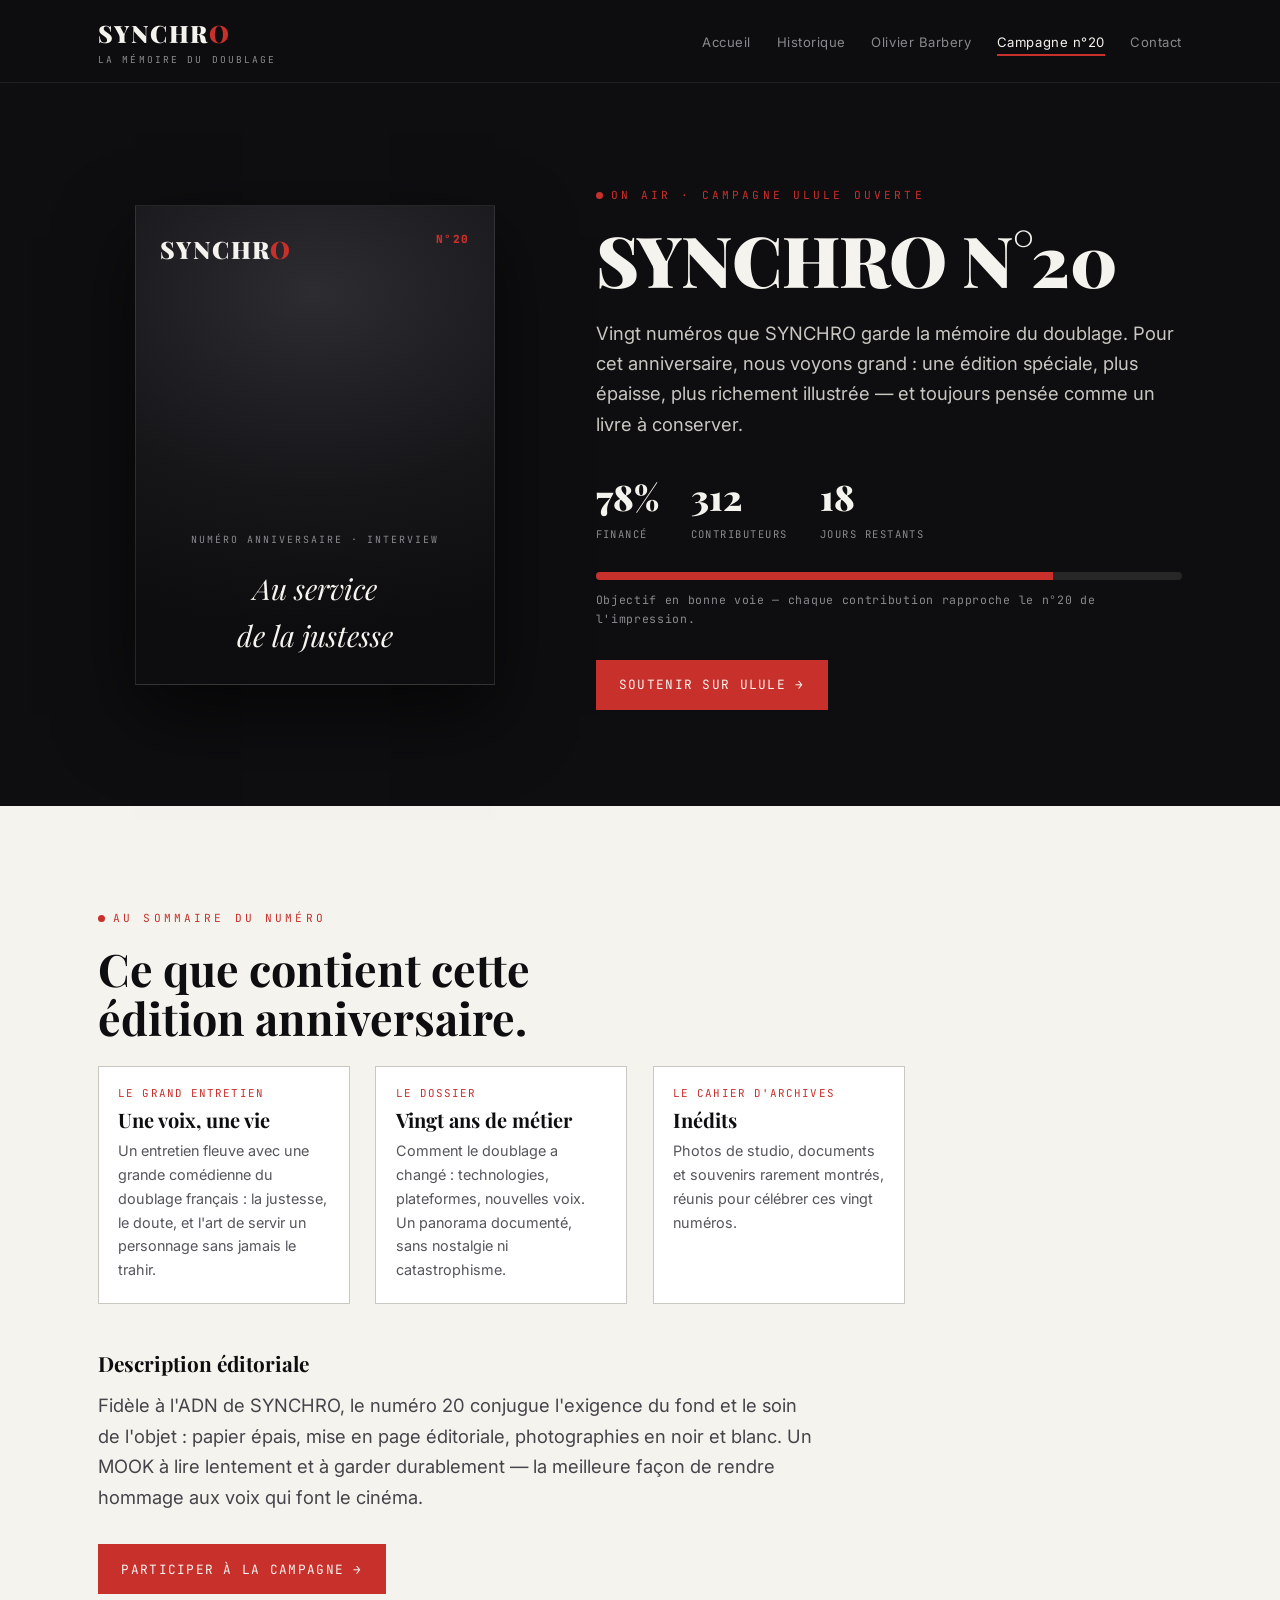
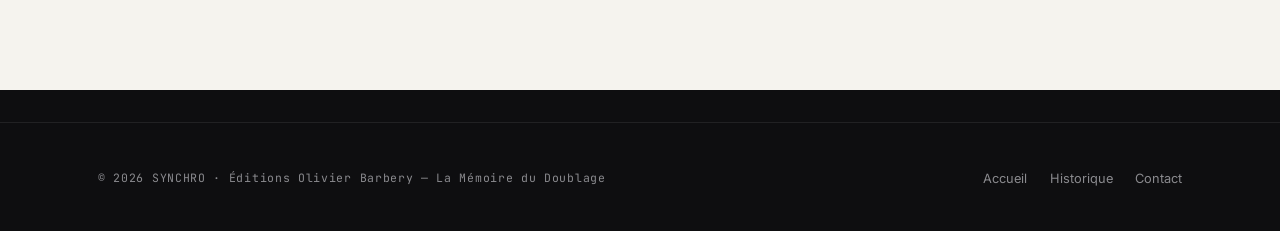
==== campagne.html @ 4eb61e4d "Add files via upload" ====
<!DOCTYPE html>
<html lang="fr">
<head>
  <meta charset="UTF-8" />
  <meta name="viewport" content="width=device-width, initial-scale=1.0" />
  <title>Campagne en cours — SYNCHRO N°20 sur Ulule</title>
  <meta name="description" content="Le numéro 20 de SYNCHRO est en campagne sur Ulule. Édition anniversaire consacrée à l'art du doublage. Soutenez l'impression." />
  <link rel="stylesheet" href="style.css" />
</head>
<body>

  <header class="site-header">
    <nav class="nav" aria-label="Navigation principale">
      <a class="brand" href="index.html" aria-label="Accueil SYNCHRO">
        <span>
          <span class="brand-mark">SYNCHR<span class="on">O</span></span>
          <span class="brand-sub">La Mémoire du Doublage</span>
        </span>
      </a>
      <input type="checkbox" id="nav-toggle" class="nav-toggle" />
      <label for="nav-toggle" class="nav-burger" aria-hidden="true">MENU</label>
      <ul class="nav-links">
        <li><a href="index.html">Accueil</a></li>
        <li><a href="historique.html">Historique</a></li>
        <li><a href="olivier-barbery.html">Olivier Barbery</a></li>
        <li><a href="campagne.html" aria-current="page">Campagne&nbsp;n°20</a></li>
        <li><a href="contact.html">Contact</a></li>
      </ul>
    </nav>
  </header>

  <main>
    <section>
      <div class="wrap campaign">
        <!-- PLACEHOLDER : couverture du numéro 20 -->
        <div>
          <div class="cover-hero" role="img" aria-label="Couverture du numéro 20 de Synchro">
            <div class="ch-top">
              <span>SYNCHR<span style="color:var(--onair)">O</span></span>
              <span class="ch-num">N°20</span>
            </div>
            <div class="ch-bottom">
              <p class="ch-tag">Numéro anniversaire · Interview</p>
              <p class="ch-name">Au service<br>de la justesse</p>
            </div>
          </div>
        </div>

        <div>
          <span class="eyebrow">ON AIR · Campagne Ulule ouverte</span>
          <h1 style="margin-bottom:1.2rem">SYNCHRO N°20</h1>
          <p class="lead">Vingt numéros que SYNCHRO garde la mémoire du doublage. Pour cet anniversaire, nous voyons grand&nbsp;: une édition spéciale, plus épaisse, plus richement illustrée — et toujours pensée comme un livre à conserver.</p>

          <div class="stats">
            <div class="stat"><div class="num">78%</div><div class="lbl">financé</div></div>
            <div class="stat"><div class="num">312</div><div class="lbl">contributeurs</div></div>
            <div class="stat"><div class="num">18</div><div class="lbl">jours restants</div></div>
          </div>

          <div class="progress" aria-label="Progression de la campagne : 78 pour cent"><span></span></div>
          <p class="progress-note">Objectif en bonne voie — chaque contribution rapproche le n°20 de l'impression.</p>

          <div class="hero-cta">
            <!-- Lien officiel demandé -->
            <a class="btn btn-primary" href="https://fr.ulule.com/magazine-synchro-n20" target="_blank" rel="noopener">
              Soutenir sur Ulule →
            </a>
          </div>
        </div>
      </div>
    </section>

    <!-- ============ DÉTAIL ÉDITORIAL DU N°20 ============ -->
    <section class="invert">
      <div class="wrap">
        <span class="eyebrow">Au sommaire du numéro</span>
        <h2 style="max-width:20ch;margin-bottom:1.5rem">Ce que contient cette édition anniversaire.</h2>

        <div class="issues" style="margin-top:1rem">
          <article class="issue" style="background:#fff;border-color:var(--gris-clair)">
            <div class="issue-body">
              <p class="issue-meta">Le grand entretien</p>
              <h3 class="issue-title" style="color:var(--noir)">Une voix, une vie</h3>
              <p class="issue-pitch" style="color:#55555c">Un entretien fleuve avec une grande comédienne du doublage français&nbsp;: la justesse, le doute, et l'art de servir un personnage sans jamais le trahir.</p>
            </div>
          </article>

          <article class="issue" style="background:#fff;border-color:var(--gris-clair)">
            <div class="issue-body">
              <p class="issue-meta">Le dossier</p>
              <h3 class="issue-title" style="color:var(--noir)">Vingt ans de métier</h3>
              <p class="issue-pitch" style="color:#55555c">Comment le doublage a changé&nbsp;: technologies, plateformes, nouvelles voix. Un panorama documenté, sans nostalgie ni catastrophisme.</p>
            </div>
          </article>

          <article class="issue" style="background:#fff;border-color:var(--gris-clair)">
            <div class="issue-body">
              <p class="issue-meta">Le cahier d'archives</p>
              <h3 class="issue-title" style="color:var(--noir)">Inédits</h3>
              <p class="issue-pitch" style="color:#55555c">Photos de studio, documents et souvenirs rarement montrés, réunis pour célébrer ces vingt numéros.</p>
            </div>
          </article>
        </div>

        <h3 style="margin:3rem 0 1rem;color:var(--noir)">Description éditoriale</h3>
        <p class="lead">Fidèle à l'ADN de SYNCHRO, le numéro 20 conjugue l'exigence du fond et le soin de l'objet&nbsp;: papier épais, mise en page éditoriale, photographies en noir et blanc. Un MOOK à lire lentement et à garder durablement — la meilleure façon de rendre hommage aux voix qui font le cinéma.</p>

        <div class="hero-cta" style="margin-top:2rem">
          <a class="btn btn-primary" href="https://fr.ulule.com/magazine-synchro-n20" target="_blank" rel="noopener">Participer à la campagne →</a>
        </div>
      </div>
    </section>
  </main>

  <footer class="site-footer">
    <div class="wrap footer-grid">
      <p>© 2026 SYNCHRO · Éditions Olivier Barbery — La Mémoire du Doublage</p>
      <ul class="footer-links">
        <li><a href="index.html">Accueil</a></li>
        <li><a href="historique.html">Historique</a></li>
        <li><a href="contact.html">Contact</a></li>
      </ul>
    </div>
  </footer>

</body>
</html>
---- style.css ----
/* ============================================================
   SYNCHRO — La Mémoire du Doublage
   Feuille de style partagée
   Direction artistique : studio de doublage / cabine d'enregistrement
   Palette : noir studio, papier crème, gris cabine, voyant "ON AIR"
   ============================================================ */

/* ---- Polices (Google Fonts, dépendance optionnelle) ---- */
@import url('https://fonts.googleapis.com/css2?family=Playfair+Display:ital,wght@0,500;0,700;0,900;1,500&family=Inter:wght@300;400;500;600&family=JetBrains+Mono:wght@400;500&display=swap');

/* ---- Variables de la charte graphique ---- */
:root {
  --noir:        #0E0E10;  /* noir studio, fond cabine            */
  --noir-soft:   #18181B;  /* surfaces surélevées                 */
  --papier:      #F5F3EE;  /* blanc cassé, papier du MOOK         */
  --gris:        #8A8A8E;  /* gris cabine, texte secondaire       */
  --gris-clair:  #C9C7C1;  /* séparateurs sur fond clair          */
  --onair:       #C8302C;  /* voyant rouge "ON AIR" — accent unique */

  --serif:  'Playfair Display', Georgia, serif;
  --sans:   'Inter', -apple-system, BlinkMacSystemFont, sans-serif;
  --mono:   'JetBrains Mono', 'Courier New', monospace;

  --max:    1180px;
  --gut:    clamp(1.25rem, 4vw, 3rem);
}

/* ---- Reset minimal ---- */
*, *::before, *::after { box-sizing: border-box; margin: 0; padding: 0; }

html { scroll-behavior: smooth; -webkit-text-size-adjust: 100%; }

body {
  font-family: var(--sans);
  font-weight: 400;
  color: var(--papier);
  background: var(--noir);
  line-height: 1.65;
  font-size: 17px;
  text-rendering: optimizeLegibility;
  -webkit-font-smoothing: antialiased;
}

img { max-width: 100%; display: block; }
a { color: inherit; text-decoration: none; }

/* ============================================================
   EN-TÊTE / NAVIGATION
   ============================================================ */
.site-header {
  position: sticky;
  top: 0;
  z-index: 50;
  background: rgba(14, 14, 16, 0.92);
  backdrop-filter: blur(10px);
  border-bottom: 1px solid rgba(255, 255, 255, 0.08);
}

.nav {
  max-width: var(--max);
  margin: 0 auto;
  padding: 0.9rem var(--gut);
  display: flex;
  align-items: center;
  justify-content: space-between;
  gap: 1rem;
}

/* Logo : SYNCHRO + voyant micro */
.brand {
  display: flex;
  align-items: center;
  gap: 0.6rem;
  flex-shrink: 0;
}
.brand-mark {
  font-family: var(--serif);
  font-weight: 900;
  font-size: 1.5rem;
  letter-spacing: 0.06em;
  color: var(--papier);
}
.brand-mark .on {
  /* point rouge = voyant micro ouvert */
  color: var(--onair);
}
.brand-sub {
  font-family: var(--mono);
  font-size: 0.6rem;
  letter-spacing: 0.22em;
  text-transform: uppercase;
  color: var(--gris);
  display: block;
  margin-top: -2px;
}

.nav-links {
  display: flex;
  align-items: center;
  gap: 1.6rem;
  list-style: none;
  flex-wrap: wrap;
}
.nav-links a {
  font-size: 0.82rem;
  letter-spacing: 0.04em;
  color: var(--gris);
  transition: color 0.2s ease;
  position: relative;
  padding: 0.2rem 0;
}
.nav-links a:hover,
.nav-links a:focus-visible,
.nav-links a[aria-current="page"] {
  color: var(--papier);
}
.nav-links a[aria-current="page"]::after {
  content: "";
  position: absolute;
  left: 0; right: 0; bottom: -3px;
  height: 2px;
  background: var(--onair);
}

/* Bouton menu mobile (case à cocher CSS, aucune dépendance JS) */
.nav-toggle { display: none; }
.nav-burger {
  display: none;
  cursor: pointer;
  font-family: var(--mono);
  font-size: 0.75rem;
  letter-spacing: 0.12em;
  color: var(--papier);
  border: 1px solid rgba(255,255,255,0.2);
  padding: 0.4rem 0.7rem;
}

/* ============================================================
   STRUCTURE GÉNÉRALE
   ============================================================ */
.wrap { max-width: var(--max); margin: 0 auto; padding: 0 var(--gut); }

section { padding: clamp(3rem, 8vw, 6rem) 0; }

/* Surtitre signalétique (eyebrow) */
.eyebrow {
  font-family: var(--mono);
  font-size: 0.7rem;
  letter-spacing: 0.28em;
  text-transform: uppercase;
  color: var(--onair);
  display: inline-flex;
  align-items: center;
  gap: 0.5rem;
  margin-bottom: 1rem;
}
.eyebrow::before {
  content: "";
  width: 7px; height: 7px;
  border-radius: 50%;
  background: var(--onair);
  box-shadow: 0 0 0 0 rgba(200,48,44,0.6);
  animation: pulse 2.4s infinite;
}
@keyframes pulse {
  0%   { box-shadow: 0 0 0 0 rgba(200,48,44,0.55); }
  70%  { box-shadow: 0 0 0 8px rgba(200,48,44,0); }
  100% { box-shadow: 0 0 0 0 rgba(200,48,44,0); }
}

h1, h2, h3 { font-family: var(--serif); font-weight: 700; line-height: 1.1; }
h1 { font-size: clamp(2.4rem, 6vw, 4.4rem); font-weight: 900; letter-spacing: -0.01em; }
h2 { font-size: clamp(1.8rem, 4vw, 2.8rem); }
h3 { font-size: 1.3rem; }

.lead { font-size: 1.15rem; color: var(--gris-clair); max-width: 60ch; }
p + p { margin-top: 1rem; }

/* ============================================================
   HÉRO (page d'accueil)
   ============================================================ */
.hero {
  position: relative;
  padding: clamp(4rem, 10vw, 7rem) 0 clamp(3rem, 6vw, 5rem);
  overflow: hidden;
}
/* Forme d'onde sonore en fond (waveform) */
.hero::after {
  content: "";
  position: absolute;
  inset: 0;
  background-image: repeating-linear-gradient(
    90deg,
    rgba(255,255,255,0.035) 0 2px,
    transparent 2px 9px
  );
  -webkit-mask-image: radial-gradient(ellipse 70% 60% at 50% 50%, #000 30%, transparent 75%);
          mask-image: radial-gradient(ellipse 70% 60% at 50% 50%, #000 30%, transparent 75%);
  pointer-events: none;
}
.hero-grid {
  position: relative;
  z-index: 1;
  display: grid;
  grid-template-columns: 1.15fr 0.85fr;
  gap: clamp(2rem, 5vw, 4rem);
  align-items: center;
}
.hero h1 { margin-bottom: 1.2rem; }
.hero h1 em { font-style: italic; color: var(--gris-clair); font-weight: 500; }
.hero-cta { margin-top: 2rem; display: flex; gap: 1rem; flex-wrap: wrap; }

/* ============================================================
   BOUTONS
   ============================================================ */
.btn {
  display: inline-flex;
  align-items: center;
  gap: 0.55rem;
  font-family: var(--mono);
  font-size: 0.8rem;
  letter-spacing: 0.1em;
  text-transform: uppercase;
  padding: 0.85rem 1.4rem;
  border: 1px solid transparent;
  transition: all 0.2s ease;
  cursor: pointer;
}
.btn-primary { background: var(--onair); color: var(--papier); }
.btn-primary:hover, .btn-primary:focus-visible {
  background: #a8211d; transform: translateY(-2px);
}
.btn-ghost { border-color: rgba(255,255,255,0.25); color: var(--papier); }
.btn-ghost:hover, .btn-ghost:focus-visible { border-color: var(--papier); }

/* ============================================================
   PLACEHOLDER VISUEL "COUVERTURE / PORTRAIT"
   (cabine sombre + voyant — aucune image externe requise)
   ============================================================ */
.ph {
  position: relative;
  background:
    radial-gradient(120% 80% at 50% 0%, #26262b 0%, #131316 55%, #0c0c0e 100%);
  border: 1px solid rgba(255,255,255,0.08);
  display: flex;
  align-items: center;
  justify-content: center;
  text-align: center;
  overflow: hidden;
  color: var(--gris);
}
.ph::before { /* lignes de waveform discrètes */
  content: "";
  position: absolute; left: 0; right: 0; bottom: 0; height: 40%;
  background: repeating-linear-gradient(90deg,
    rgba(255,255,255,0.06) 0 2px, transparent 2px 7px);
  -webkit-mask-image: linear-gradient(transparent, #000);
          mask-image: linear-gradient(transparent, #000);
}
.ph-label {
  position: relative;
  z-index: 1;
  font-family: var(--mono);
  font-size: 0.7rem;
  letter-spacing: 0.18em;
  text-transform: uppercase;
  padding: 1rem;
}
.ph-cover { aspect-ratio: 3 / 4; }
.ph-cover .ph-title {
  font-family: var(--serif);
  font-weight: 900;
  font-size: 1.6rem;
  letter-spacing: 0.08em;
  color: var(--papier);
}

/* Couverture hero stylisée */
.cover-hero {
  aspect-ratio: 3 / 4;
  width: 100%;
  max-width: 360px;
  margin: 0 auto;
  box-shadow: 0 30px 70px rgba(0,0,0,0.6);
  display: flex;
  flex-direction: column;
  justify-content: space-between;
  padding: 1.5rem;
  background:
    radial-gradient(130% 70% at 50% 18%, #2c2c31 0%, #161619 60%, #0d0d0f 100%);
  border: 1px solid rgba(255,255,255,0.1);
}
.cover-hero .ch-top {
  display: flex; justify-content: space-between; align-items: flex-start;
  font-family: var(--serif); font-weight: 900; letter-spacing: 0.06em;
  font-size: 1.5rem;
}
.cover-hero .ch-num { font-family: var(--mono); font-size: 0.7rem; color: var(--onair); }
.cover-hero .ch-bottom { text-align: center; }
.cover-hero .ch-name {
  font-family: var(--serif); font-style: italic; font-size: 1.8rem; color: var(--papier);
}
.cover-hero .ch-tag { font-family: var(--mono); font-size: 0.62rem; letter-spacing: 0.2em; color: var(--gris); text-transform: uppercase; }

/* ============================================================
   SECTIONS SUR FOND CLAIR
   ============================================================ */
.invert { background: var(--papier); color: var(--noir); }
.invert h1, .invert h2, .invert h3 { color: var(--noir); }
.invert .lead { color: #44444a; }
.invert .eyebrow { color: var(--onair); }

/* ============================================================
   GRILLE DES NUMÉROS (historique)
   ============================================================ */
.issues {
  display: grid;
  grid-template-columns: repeat(auto-fill, minmax(230px, 1fr));
  gap: 1.6rem;
}
.issue {
  background: var(--noir-soft);
  border: 1px solid rgba(255,255,255,0.07);
  transition: transform 0.2s ease, border-color 0.2s ease;
  display: flex; flex-direction: column;
}
.issue:hover { transform: translateY(-4px); border-color: rgba(200,48,44,0.5); }
.issue .ph-cover { border: none; border-bottom: 1px solid rgba(255,255,255,0.07); }
.issue-body { padding: 1.1rem 1.2rem 1.3rem; flex: 1; display: flex; flex-direction: column; }
.issue-meta {
  font-family: var(--mono); font-size: 0.68rem; letter-spacing: 0.1em;
  color: var(--onair); text-transform: uppercase; margin-bottom: 0.4rem;
}
.issue-title { font-family: var(--serif); font-size: 1.25rem; font-weight: 700; margin-bottom: 0.5rem; }
.issue-pitch { font-size: 0.9rem; color: var(--gris-clair); flex: 1; }
.issue-link {
  font-family: var(--mono); font-size: 0.72rem; letter-spacing: 0.08em;
  color: var(--gris); margin-top: 1rem; display: inline-flex; align-items: center; gap: 0.4rem;
  text-transform: uppercase;
}
.issue-link:hover { color: var(--onair); }

/* ============================================================
   PORTRAIT / FICHE PERSONNE
   ============================================================ */
.profile {
  display: grid;
  grid-template-columns: 0.85fr 1.15fr;
  gap: clamp(2rem, 5vw, 4rem);
  align-items: start;
}
.profile .ph { aspect-ratio: 4 / 5; }
.profile-name { margin-bottom: 0.3rem; }
.profile-role {
  font-family: var(--mono); font-size: 0.78rem; letter-spacing: 0.12em;
  text-transform: uppercase; color: var(--onair); margin-bottom: 1.5rem;
}

/* Encart Saona */
.spotlight {
  display: grid;
  grid-template-columns: 0.7fr 1.3fr;
  gap: clamp(1.5rem, 4vw, 3rem);
  align-items: center;
  background: var(--noir-soft);
  border: 1px solid rgba(255,255,255,0.08);
  border-left: 3px solid var(--onair);
  padding: clamp(1.5rem, 4vw, 2.5rem);
}
.spotlight .ph { aspect-ratio: 3 / 4; }

/* ============================================================
   CAMPAGNE — barre de progression
   ============================================================ */
.campaign {
  display: grid;
  grid-template-columns: 0.85fr 1.15fr;
  gap: clamp(2rem, 5vw, 4rem);
  align-items: center;
}
.stats { display: flex; gap: 2rem; flex-wrap: wrap; margin: 1.8rem 0; }
.stat .num { font-family: var(--serif); font-size: 2.2rem; font-weight: 900; color: var(--papier); }
.stat .lbl { font-family: var(--mono); font-size: 0.66rem; letter-spacing: 0.14em; text-transform: uppercase; color: var(--gris); }
.progress {
  height: 8px; background: rgba(255,255,255,0.1); border-radius: 4px; overflow: hidden; margin: 1.5rem 0 0.6rem;
}
.progress > span { display: block; height: 100%; width: 78%; background: var(--onair); }
.progress-note { font-family: var(--mono); font-size: 0.72rem; color: var(--gris); letter-spacing: 0.06em; }

/* ============================================================
   CONTACT
   ============================================================ */
.contact-grid { display: grid; grid-template-columns: 0.8fr 1.2fr; gap: clamp(2rem, 5vw, 4rem); align-items: start; }
.contact-grid .ph { aspect-ratio: 4 / 5; }
.contact-info { list-style: none; display: flex; flex-direction: column; gap: 1rem; margin-bottom: 2rem; }
.contact-info li { display: flex; gap: 0.8rem; align-items: baseline; }
.contact-info .k {
  font-family: var(--mono); font-size: 0.68rem; letter-spacing: 0.12em; text-transform: uppercase;
  color: var(--onair); min-width: 92px;
}
.contact-info a:hover { color: var(--onair); }

form { display: grid; gap: 1.1rem; }
.field { display: grid; gap: 0.4rem; }
.field label { font-family: var(--mono); font-size: 0.7rem; letter-spacing: 0.1em; text-transform: uppercase; color: var(--gris); }
.field input, .field textarea {
  background: var(--noir-soft);
  border: 1px solid rgba(255,255,255,0.15);
  color: var(--papier);
  font-family: var(--sans); font-size: 0.95rem;
  padding: 0.8rem 0.9rem;
}
.field input:focus, .field textarea:focus { outline: 2px solid var(--onair); outline-offset: 1px; border-color: transparent; }
.field textarea { resize: vertical; min-height: 130px; }

/* ============================================================
   PIED DE PAGE
   ============================================================ */
.site-footer {
  border-top: 1px solid rgba(255,255,255,0.08);
  padding: 2.5rem 0;
  margin-top: 2rem;
}
.footer-grid { display: flex; justify-content: space-between; align-items: center; flex-wrap: wrap; gap: 1rem; }
.footer-grid p { font-family: var(--mono); font-size: 0.72rem; letter-spacing: 0.06em; color: var(--gris); }
.footer-links { display: flex; gap: 1.4rem; list-style: none; }
.footer-links a { font-size: 0.8rem; color: var(--gris); }
.footer-links a:hover { color: var(--papier); }

/* ============================================================
   RESPONSIVE
   ============================================================ */
@media (max-width: 860px) {
  .hero-grid, .profile, .campaign, .contact-grid, .spotlight { grid-template-columns: 1fr; }
  .profile .ph, .contact-grid .ph { max-width: 340px; }
  .nav-burger { display: inline-block; }
  .nav-links {
    flex-direction: column;
    align-items: flex-start;
    width: 100%;
    gap: 0.6rem;
    max-height: 0;
    overflow: hidden;
    transition: max-height 0.3s ease, padding 0.3s ease;
    padding: 0;
  }
  .nav-toggle:checked ~ .nav-links { max-height: 360px; padding-top: 1rem; }
  .nav { flex-wrap: wrap; }
}

/* ---- Accessibilité : mouvement réduit ---- */
@media (prefers-reduced-motion: reduce) {
  * { animation: none !important; transition: none !important; scroll-behavior: auto !important; }
}

/* ---- Focus visible global ---- */
a:focus-visible, button:focus-visible, input:focus-visible, textarea:focus-visible {
  outline: 2px solid var(--onair); outline-offset: 2px;
}
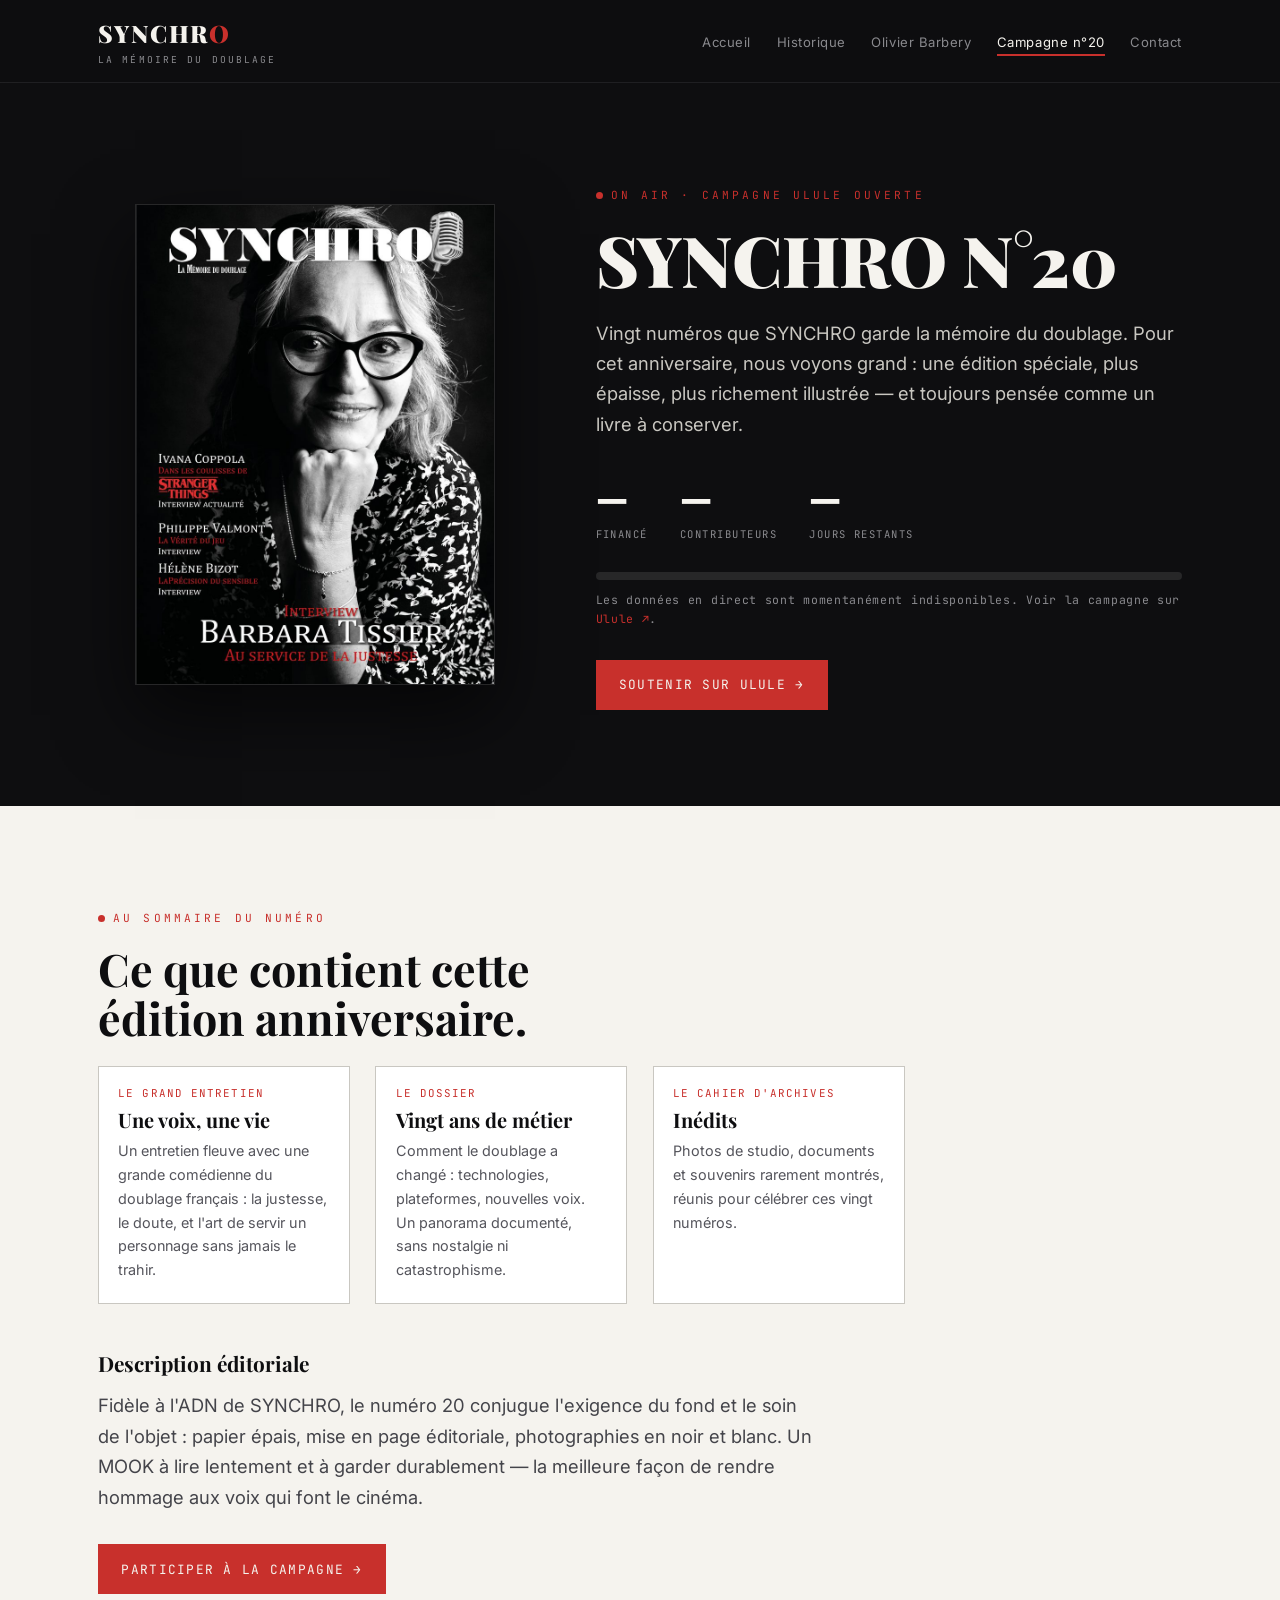
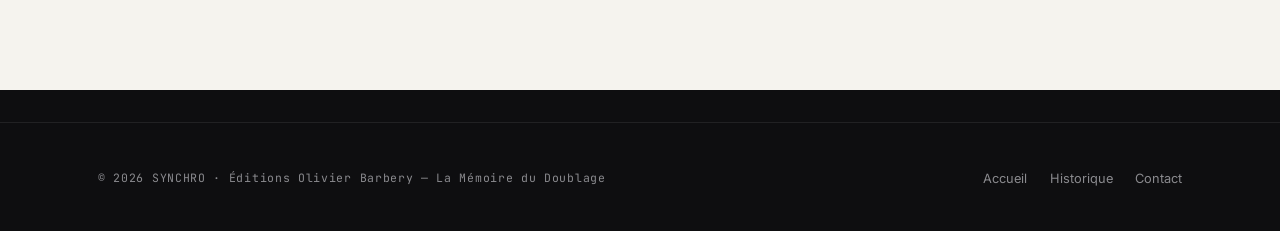
==== commit 12e2e468: "Update campagne.html" ====
--- a/campagne.html
+++ b/campagne.html
@@ -5,7 +5,699 @@
   <meta name="viewport" content="width=device-width, initial-scale=1.0" />
   <title>Campagne en cours — SYNCHRO N°20 sur Ulule</title>
   <meta name="description" content="Le numéro 20 de SYNCHRO est en campagne sur Ulule. Édition anniversaire consacrée à l'art du doublage. Soutenez l'impression." />
-  <link rel="stylesheet" href="style.css" />
+  <style>
+/* ============================================================
+   SYNCHRO — La Mémoire du Doublage
+   Feuille de style partagée
+   Direction artistique : studio de doublage / cabine d'enregistrement
+   Palette : noir studio, papier crème, gris cabine, voyant "ON AIR"
+   ============================================================ */
+
+/* ---- Polices (Google Fonts, dépendance optionnelle) ---- */
+@import url('https://fonts.googleapis.com/css2?family=Playfair+Display:ital,wght@0,500;0,700;0,900;1,500&family=Inter:wght@300;400;500;600&family=JetBrains+Mono:wght@400;500&display=swap');
+
+/* ---- Variables de la charte graphique ---- */
+:root {
+  --noir:        #0E0E10;  /* noir studio, fond cabine            */
+  --noir-soft:   #18181B;  /* surfaces surélevées                 */
+  --papier:      #F5F3EE;  /* blanc cassé, papier du MOOK         */
+  --gris:        #8A8A8E;  /* gris cabine, texte secondaire       */
+  --gris-clair:  #C9C7C1;  /* séparateurs sur fond clair          */
+  --onair:       #C8302C;  /* voyant rouge "ON AIR" — accent unique */
+
+  --serif:  'Playfair Display', Georgia, serif;
+  --sans:   'Inter', -apple-system, BlinkMacSystemFont, sans-serif;
+  --mono:   'JetBrains Mono', 'Courier New', monospace;
+
+  --max:    1180px;
+  --gut:    clamp(1.25rem, 4vw, 3rem);
+}
+
+/* ---- Reset minimal ---- */
+*, *::before, *::after { box-sizing: border-box; margin: 0; padding: 0; }
+
+html { scroll-behavior: smooth; -webkit-text-size-adjust: 100%; }
+
+body {
+  font-family: var(--sans);
+  font-weight: 400;
+  color: var(--papier);
+  background: var(--noir);
+  line-height: 1.65;
+  font-size: 17px;
+  text-rendering: optimizeLegibility;
+  -webkit-font-smoothing: antialiased;
+}
+
+img { max-width: 100%; display: block; }
+a { color: inherit; text-decoration: none; }
+
+/* ============================================================
+   EN-TÊTE / NAVIGATION
+   ============================================================ */
+.site-header {
+  position: sticky;
+  top: 0;
+  z-index: 50;
+  background: rgba(14, 14, 16, 0.92);
+  backdrop-filter: blur(10px);
+  border-bottom: 1px solid rgba(255, 255, 255, 0.08);
+}
+
+.nav {
+  max-width: var(--max);
+  margin: 0 auto;
+  padding: 0.9rem var(--gut);
+  display: flex;
+  align-items: center;
+  justify-content: space-between;
+  gap: 1rem;
+}
+
+/* Logo : SYNCHRO + voyant micro */
+.brand {
+  display: flex;
+  align-items: center;
+  gap: 0.6rem;
+  flex-shrink: 0;
+}
+.brand-mark {
+  font-family: var(--serif);
+  font-weight: 900;
+  font-size: 1.5rem;
+  letter-spacing: 0.06em;
+  color: var(--papier);
+}
+.brand-mark .on {
+  /* point rouge = voyant micro ouvert */
+  color: var(--onair);
+}
+.brand-sub {
+  font-family: var(--mono);
+  font-size: 0.6rem;
+  letter-spacing: 0.22em;
+  text-transform: uppercase;
+  color: var(--gris);
+  display: block;
+  margin-top: -2px;
+}
+
+.nav-links {
+  display: flex;
+  align-items: center;
+  gap: 1.6rem;
+  list-style: none;
+  flex-wrap: wrap;
+}
+.nav-links a {
+  font-size: 0.82rem;
+  letter-spacing: 0.04em;
+  color: var(--gris);
+  transition: color 0.2s ease;
+  position: relative;
+  padding: 0.2rem 0;
+}
+.nav-links a:hover,
+.nav-links a:focus-visible,
+.nav-links a[aria-current="page"] {
+  color: var(--papier);
+}
+.nav-links a[aria-current="page"]::after {
+  content: "";
+  position: absolute;
+  left: 0; right: 0; bottom: -3px;
+  height: 2px;
+  background: var(--onair);
+}
+
+/* Bouton menu mobile (case à cocher CSS, aucune dépendance JS) */
+.nav-toggle { display: none; }
+.nav-burger {
+  display: none;
+  cursor: pointer;
+  font-family: var(--mono);
+  font-size: 0.75rem;
+  letter-spacing: 0.12em;
+  color: var(--papier);
+  border: 1px solid rgba(255,255,255,0.2);
+  padding: 0.4rem 0.7rem;
+}
+
+/* ============================================================
+   STRUCTURE GÉNÉRALE
+   ============================================================ */
+.wrap { max-width: var(--max); margin: 0 auto; padding: 0 var(--gut); }
+
+section { padding: clamp(3rem, 8vw, 6rem) 0; }
+
+/* Surtitre signalétique (eyebrow) */
+.eyebrow {
+  font-family: var(--mono);
+  font-size: 0.7rem;
+  letter-spacing: 0.28em;
+  text-transform: uppercase;
+  color: var(--onair);
+  display: inline-flex;
+  align-items: center;
+  gap: 0.5rem;
+  margin-bottom: 1rem;
+}
+.eyebrow::before {
+  content: "";
+  width: 7px; height: 7px;
+  border-radius: 50%;
+  background: var(--onair);
+  box-shadow: 0 0 0 0 rgba(200,48,44,0.6);
+  animation: pulse 2.4s infinite;
+}
+@keyframes pulse {
+  0%   { box-shadow: 0 0 0 0 rgba(200,48,44,0.55); }
+  70%  { box-shadow: 0 0 0 8px rgba(200,48,44,0); }
+  100% { box-shadow: 0 0 0 0 rgba(200,48,44,0); }
+}
+
+h1, h2, h3 { font-family: var(--serif); font-weight: 700; line-height: 1.1; }
+h1 { font-size: clamp(2.4rem, 6vw, 4.4rem); font-weight: 900; letter-spacing: -0.01em; }
+h2 { font-size: clamp(1.8rem, 4vw, 2.8rem); }
+h3 { font-size: 1.3rem; }
+
+.lead { font-size: 1.15rem; color: var(--gris-clair); max-width: 60ch; }
+p + p { margin-top: 1rem; }
+
+/* ============================================================
+   HÉRO (page d'accueil)
+   ============================================================ */
+.hero {
+  position: relative;
+  padding: clamp(4rem, 10vw, 7rem) 0 clamp(3rem, 6vw, 5rem);
+  overflow: hidden;
+}
+/* Forme d'onde sonore en fond (waveform) */
+.hero::after {
+  content: "";
+  position: absolute;
+  inset: 0;
+  background-image: repeating-linear-gradient(
+    90deg,
+    rgba(255,255,255,0.035) 0 2px,
+    transparent 2px 9px
+  );
+  -webkit-mask-image: radial-gradient(ellipse 70% 60% at 50% 50%, #000 30%, transparent 75%);
+          mask-image: radial-gradient(ellipse 70% 60% at 50% 50%, #000 30%, transparent 75%);
+  pointer-events: none;
+}
+.hero-grid {
+  position: relative;
+  z-index: 1;
+  display: grid;
+  grid-template-columns: 1.15fr 0.85fr;
+  gap: clamp(2rem, 5vw, 4rem);
+  align-items: center;
+}
+.hero h1 { margin-bottom: 1.2rem; }
+.hero h1 em { font-style: italic; color: var(--gris-clair); font-weight: 500; }
+.hero-cta { margin-top: 2rem; display: flex; gap: 1rem; flex-wrap: wrap; }
+
+/* ============================================================
+   BOUTONS
+   ============================================================ */
+.btn {
+  display: inline-flex;
+  align-items: center;
+  gap: 0.55rem;
+  font-family: var(--mono);
+  font-size: 0.8rem;
+  letter-spacing: 0.1em;
+  text-transform: uppercase;
+  padding: 0.85rem 1.4rem;
+  border: 1px solid transparent;
+  transition: all 0.2s ease;
+  cursor: pointer;
+}
+.btn-primary { background: var(--onair); color: var(--papier); }
+.btn-primary:hover, .btn-primary:focus-visible {
+  background: #a8211d; transform: translateY(-2px);
+}
+.btn-ghost { border-color: rgba(255,255,255,0.25); color: var(--papier); }
+.btn-ghost:hover, .btn-ghost:focus-visible { border-color: var(--papier); }
+
+/* ============================================================
+   PLACEHOLDER VISUEL "COUVERTURE / PORTRAIT"
+   (cabine sombre + voyant — aucune image externe requise)
+   ============================================================ */
+.ph {
+  position: relative;
+  background:
+    radial-gradient(120% 80% at 50% 0%, #26262b 0%, #131316 55%, #0c0c0e 100%);
+  border: 1px solid rgba(255,255,255,0.08);
+  display: flex;
+  align-items: center;
+  justify-content: center;
+  text-align: center;
+  overflow: hidden;
+  color: var(--gris);
+}
+.ph::before { /* lignes de waveform discrètes */
+  content: "";
+  position: absolute; left: 0; right: 0; bottom: 0; height: 40%;
+  background: repeating-linear-gradient(90deg,
+    rgba(255,255,255,0.06) 0 2px, transparent 2px 7px);
+  -webkit-mask-image: linear-gradient(transparent, #000);
+          mask-image: linear-gradient(transparent, #000);
+}
+.ph-label {
+  position: relative;
+  z-index: 1;
+  font-family: var(--mono);
+  font-size: 0.7rem;
+  letter-spacing: 0.18em;
+  text-transform: uppercase;
+  padding: 1rem;
+}
+.ph-cover { aspect-ratio: 3 / 4; }
+.ph-cover .ph-title {
+  font-family: var(--serif);
+  font-weight: 900;
+  font-size: 1.6rem;
+  letter-spacing: 0.08em;
+  color: var(--papier);
+}
+
+/* Couverture hero stylisée */
+.cover-hero {
+  aspect-ratio: 3 / 4;
+  width: 100%;
+  max-width: 360px;
+  margin: 0 auto;
+  box-shadow: 0 30px 70px rgba(0,0,0,0.6);
+  display: flex;
+  flex-direction: column;
+  justify-content: space-between;
+  padding: 1.5rem;
+  background:
+    radial-gradient(130% 70% at 50% 18%, #2c2c31 0%, #161619 60%, #0d0d0f 100%);
+  border: 1px solid rgba(255,255,255,0.1);
+}
+.cover-hero .ch-top {
+  display: flex; justify-content: space-between; align-items: flex-start;
+  font-family: var(--serif); font-weight: 900; letter-spacing: 0.06em;
+  font-size: 1.5rem;
+}
+.cover-hero .ch-num { font-family: var(--mono); font-size: 0.7rem; color: var(--onair); }
+.cover-hero .ch-bottom { text-align: center; }
+.cover-hero .ch-name {
+  font-family: var(--serif); font-style: italic; font-size: 1.8rem; color: var(--papier);
+}
+.cover-hero .ch-tag { font-family: var(--mono); font-size: 0.62rem; letter-spacing: 0.2em; color: var(--gris); text-transform: uppercase; }
+
+/* ============================================================
+   SECTIONS SUR FOND CLAIR
+   ============================================================ */
+.invert { background: var(--papier); color: var(--noir); }
+.invert h1, .invert h2, .invert h3 { color: var(--noir); }
+.invert .lead { color: #44444a; }
+.invert .eyebrow { color: var(--onair); }
+
+/* ============================================================
+   GRILLE DES NUMÉROS (historique)
+   ============================================================ */
+.issues {
+  display: grid;
+  grid-template-columns: repeat(auto-fill, minmax(230px, 1fr));
+  gap: 1.6rem;
+}
+.issue {
+  background: var(--noir-soft);
+  border: 1px solid rgba(255,255,255,0.07);
+  transition: transform 0.2s ease, border-color 0.2s ease;
+  display: flex; flex-direction: column;
+}
+.issue:hover { transform: translateY(-4px); border-color: rgba(200,48,44,0.5); }
+.issue .ph-cover { border: none; border-bottom: 1px solid rgba(255,255,255,0.07); }
+.issue-body { padding: 1.1rem 1.2rem 1.3rem; flex: 1; display: flex; flex-direction: column; }
+.issue-meta {
+  font-family: var(--mono); font-size: 0.68rem; letter-spacing: 0.1em;
+  color: var(--onair); text-transform: uppercase; margin-bottom: 0.4rem;
+}
+.issue-title { font-family: var(--serif); font-size: 1.25rem; font-weight: 700; margin-bottom: 0.5rem; }
+.issue-pitch { font-size: 0.9rem; color: var(--gris-clair); flex: 1; }
+.issue-link {
+  font-family: var(--mono); font-size: 0.72rem; letter-spacing: 0.08em;
+  color: var(--gris); margin-top: 1rem; display: inline-flex; align-items: center; gap: 0.4rem;
+  text-transform: uppercase;
+}
+.issue-link:hover { color: var(--onair); }
+
+/* ============================================================
+   PORTRAIT / FICHE PERSONNE
+   ============================================================ */
+.profile {
+  display: grid;
+  grid-template-columns: 0.85fr 1.15fr;
+  gap: clamp(2rem, 5vw, 4rem);
+  align-items: start;
+}
+.profile .ph { aspect-ratio: 4 / 5; }
+.profile-name { margin-bottom: 0.3rem; }
+.profile-role {
+  font-family: var(--mono); font-size: 0.78rem; letter-spacing: 0.12em;
+  text-transform: uppercase; color: var(--onair); margin-bottom: 1.5rem;
+}
+
+/* Encart Saona */
+.spotlight {
+  display: grid;
+  grid-template-columns: 240px 1fr;   /* colonne photo à largeur fixe, maîtrisée */
+  gap: clamp(1.5rem, 4vw, 3rem);
+  align-items: center;
+  background: var(--noir-soft);
+  border: 1px solid rgba(255,255,255,0.08);
+  border-left: 3px solid var(--onair);
+  padding: clamp(1.5rem, 4vw, 2.5rem);
+}
+.spotlight .ph {
+  aspect-ratio: 3 / 4;
+  width: 100%;
+  max-width: 240px;       /* la photo ne dépasse jamais cette largeur */
+  max-height: 340px;      /* ni cette hauteur */
+  margin: 0 auto;
+}
+
+/* ============================================================
+   CAMPAGNE — barre de progression
+   ============================================================ */
+.campaign {
+  display: grid;
+  grid-template-columns: 0.85fr 1.15fr;
+  gap: clamp(2rem, 5vw, 4rem);
+  align-items: center;
+}
+.stats { display: flex; gap: 2rem; flex-wrap: wrap; margin: 1.8rem 0; }
+.stat .num { font-family: var(--serif); font-size: 2.2rem; font-weight: 900; color: var(--papier); }
+.stat .lbl { font-family: var(--mono); font-size: 0.66rem; letter-spacing: 0.14em; text-transform: uppercase; color: var(--gris); }
+.progress {
+  height: 8px; background: rgba(255,255,255,0.1); border-radius: 4px; overflow: hidden; margin: 1.5rem 0 0.6rem;
+}
+.progress > span { display: block; height: 100%; width: 0; background: var(--onair); transition: width 0.8s ease; }
+.progress-note { font-family: var(--mono); font-size: 0.72rem; color: var(--gris); letter-spacing: 0.06em; }
+
+/* ============================================================
+   CONTACT
+   ============================================================ */
+.contact-grid { display: grid; grid-template-columns: 0.8fr 1.2fr; gap: clamp(2rem, 5vw, 4rem); align-items: start; }
+.contact-grid .ph { aspect-ratio: 4 / 5; }
+.contact-info { list-style: none; display: flex; flex-direction: column; gap: 1rem; margin-bottom: 2rem; }
+.contact-info li { display: flex; gap: 0.8rem; align-items: baseline; }
+.contact-info .k {
+  font-family: var(--mono); font-size: 0.68rem; letter-spacing: 0.12em; text-transform: uppercase;
+  color: var(--onair); min-width: 92px;
+}
+.contact-info a:hover { color: var(--onair); }
+
+form { display: grid; gap: 1.1rem; }
+.field { display: grid; gap: 0.4rem; }
+.field label { font-family: var(--mono); font-size: 0.7rem; letter-spacing: 0.1em; text-transform: uppercase; color: var(--gris); }
+.field input, .field textarea {
+  background: var(--noir-soft);
+  border: 1px solid rgba(255,255,255,0.15);
+  color: var(--papier);
+  font-family: var(--sans); font-size: 0.95rem;
+  padding: 0.8rem 0.9rem;
+}
+.field input:focus, .field textarea:focus { outline: 2px solid var(--onair); outline-offset: 1px; border-color: transparent; }
+.field textarea { resize: vertical; min-height: 130px; }
+
+/* ============================================================
+   PIED DE PAGE
+   ============================================================ */
+.site-footer {
+  border-top: 1px solid rgba(255,255,255,0.08);
+  padding: 2.5rem 0;
+  margin-top: 2rem;
+}
+.footer-grid { display: flex; justify-content: space-between; align-items: center; flex-wrap: wrap; gap: 1rem; }
+.footer-grid p { font-family: var(--mono); font-size: 0.72rem; letter-spacing: 0.06em; color: var(--gris); }
+.footer-links { display: flex; gap: 1.4rem; list-style: none; }
+.footer-links a { font-size: 0.8rem; color: var(--gris); }
+.footer-links a:hover { color: var(--papier); }
+
+/* ============================================================
+   RESPONSIVE
+   ============================================================ */
+@media (max-width: 860px) {
+  .hero-grid, .profile, .campaign, .contact-grid, .spotlight { grid-template-columns: 1fr; }
+  .profile .ph, .contact-grid .ph { max-width: 340px; }
+  .spotlight { text-align: center; }
+  .spotlight .ph { max-width: 200px; max-height: 280px; }
+  .nav-burger { display: inline-block; }
+  .nav-links {
+    flex-direction: column;
+    align-items: flex-start;
+    width: 100%;
+    gap: 0.6rem;
+    max-height: 0;
+    overflow: hidden;
+    transition: max-height 0.3s ease, padding 0.3s ease;
+    padding: 0;
+  }
+  .nav-toggle:checked ~ .nav-links { max-height: 360px; padding-top: 1rem; }
+  .nav { flex-wrap: wrap; }
+}
+
+/* ---- Accessibilité : mouvement réduit ---- */
+@media (prefers-reduced-motion: reduce) {
+  * { animation: none !important; transition: none !important; scroll-behavior: auto !important; }
+}
+
+/* ---- Focus visible global ---- */
+a:focus-visible, button:focus-visible, input:focus-visible, textarea:focus-visible {
+  outline: 2px solid var(--onair); outline-offset: 2px;
+}
+
+/* ============================================================
+   PHOTOS INTÉGRÉES (remplissent les placeholders proprement)
+   ============================================================ */
+.ph > img.ph-photo,
+.cover-hero img.ph-photo {
+  position: absolute;
+  inset: 0;
+  width: 100%;
+  height: 100%;
+  object-fit: cover;
+  z-index: 0;
+}
+.ph { position: relative; }
+.cover-hero { position: relative; }
+/* sur la couverture héro, garder le texte au-dessus de la photo */
+.cover-hero .ch-top, .cover-hero .ch-bottom { position: relative; z-index: 1; }
+/* léger voile pour lisibilité du texte par-dessus une photo */
+.cover-hero.has-photo::after {
+  content:""; position:absolute; inset:0; z-index:0;
+  background: linear-gradient(to bottom, rgba(0,0,0,.15), rgba(0,0,0,.65));
+}
+
+/* ============================================================
+   COUVERTURE RÉELLE (image fournie) — cadre + ombre éditoriale
+   ============================================================ */
+.cover-real {
+  width: 100%;
+  max-width: 360px;
+  margin: 0 auto;
+  box-shadow: 0 30px 70px rgba(0,0,0,0.6);
+  border: 1px solid rgba(255,255,255,0.1);
+  background: var(--noir);
+}
+.cover-real img {
+  width: 100%;
+  height: auto;
+  display: block;
+}
+
+/* ============================================================
+   HISTORIQUE — bandeau RUPTURE + sommaire des numéros
+   ============================================================ */
+.issue { position: relative; overflow: hidden; }
+.issue .ph-cover { position: relative; overflow: hidden; }
+
+/* Bandeau rouge en biais dans l'angle haut-droit */
+.ribbon {
+  position: absolute;
+  top: 14px; right: -42px;
+  z-index: 3;
+  transform: rotate(45deg);
+  background: var(--onair);
+  color: #fff;
+  font-family: var(--mono);
+  font-size: 0.62rem;
+  font-weight: 700;
+  letter-spacing: 0.16em;
+  text-transform: uppercase;
+  padding: 5px 52px;
+  text-align: center;
+  box-shadow: 0 4px 12px rgba(0,0,0,0.45);
+  pointer-events: none;
+}
+
+/* Carte n°20 en campagne : liseré rouge */
+.issue.is-campagne { border-color: rgba(200,48,44,0.6); }
+
+/* Sommaire du numéro */
+.issue-summary {
+  margin-top: 0.7rem;
+  padding-top: 0.7rem;
+  border-top: 1px solid rgba(255,255,255,0.08);
+  list-style: none;
+}
+.issue-summary li {
+  font-size: 0.78rem;
+  color: var(--gris-clair);
+  line-height: 1.35;
+  margin-bottom: 0.3rem;
+  padding-left: 0.8rem;
+  position: relative;
+}
+.issue-summary li::before {
+  content: "—";
+  position: absolute; left: 0;
+  color: var(--onair);
+}
+.issue-summary-label {
+  font-family: var(--mono);
+  font-size: 0.6rem;
+  letter-spacing: 0.12em;
+  text-transform: uppercase;
+  color: var(--gris);
+  display: block;
+  margin-bottom: 0.45rem;
+}
+
+/* ============================================================
+   HISTORIQUE — prix, bouton commander, modale
+   ============================================================ */
+.issue-buy {
+  margin-top: 1rem;
+  display: flex;
+  align-items: center;
+  justify-content: space-between;
+  gap: 0.8rem;
+  flex-wrap: wrap;
+}
+.issue-price {
+  font-family: var(--serif);
+  font-size: 1.35rem;
+  font-weight: 700;
+  color: var(--papier);
+}
+.issue-price small {
+  font-family: var(--mono);
+  font-size: 0.6rem;
+  letter-spacing: 0.12em;
+  text-transform: uppercase;
+  color: var(--gris);
+  display: block;
+  margin-top: 0.1rem;
+  font-weight: 400;
+}
+.btn-order {
+  font-family: var(--mono);
+  font-size: 0.72rem;
+  letter-spacing: 0.08em;
+  text-transform: uppercase;
+  color: #fff;
+  background: var(--onair);
+  border: none;
+  padding: 0.6rem 1.1rem;
+  cursor: pointer;
+  transition: background 0.2s ease, transform 0.15s ease;
+}
+.btn-order:hover { background: #a8231f; transform: translateY(-2px); }
+.issue-status-note {
+  font-family: var(--mono);
+  font-size: 0.66rem;
+  letter-spacing: 0.1em;
+  text-transform: uppercase;
+  color: var(--gris);
+  margin-top: 1rem;
+}
+
+/* Modale commande */
+.modal-overlay {
+  position: fixed;
+  inset: 0;
+  z-index: 1000;
+  background: rgba(5,5,7,0.82);
+  backdrop-filter: blur(3px);
+  display: none;
+  align-items: center;
+  justify-content: center;
+  padding: 1.5rem;
+}
+.modal-overlay.is-open { display: flex; }
+.modal-box {
+  background: var(--noir-soft);
+  border: 1px solid rgba(255,255,255,0.12);
+  max-width: 520px;
+  width: 100%;
+  padding: 2.4rem 2.2rem 2rem;
+  position: relative;
+  box-shadow: 0 40px 90px rgba(0,0,0,0.7);
+}
+.modal-box .eyebrow { color: var(--onair); }
+.modal-title {
+  font-family: var(--serif);
+  font-size: 1.5rem;
+  font-weight: 700;
+  margin: 0.5rem 0 1rem;
+}
+.modal-text {
+  font-size: 0.95rem;
+  color: var(--gris-clair);
+  line-height: 1.6;
+  margin-bottom: 1.8rem;
+}
+.modal-actions { display: flex; gap: 0.8rem; flex-wrap: wrap; }
+.modal-cta {
+  font-family: var(--mono);
+  font-size: 0.74rem;
+  letter-spacing: 0.08em;
+  text-transform: uppercase;
+  color: #fff;
+  background: var(--onair);
+  border: none;
+  padding: 0.8rem 1.4rem;
+  cursor: pointer;
+  text-decoration: none;
+  display: inline-flex;
+  align-items: center;
+  transition: background 0.2s ease;
+}
+.modal-cta:hover { background: #a8231f; }
+.modal-close {
+  position: absolute;
+  top: 0.9rem; right: 1.1rem;
+  background: none;
+  border: none;
+  color: var(--gris);
+  font-size: 1.6rem;
+  line-height: 1;
+  cursor: pointer;
+  font-family: var(--sans);
+}
+.modal-close:hover { color: var(--papier); }
+.modal-dismiss {
+  font-family: var(--mono);
+  font-size: 0.74rem;
+  letter-spacing: 0.08em;
+  text-transform: uppercase;
+  color: var(--gris);
+  background: none;
+  border: 1px solid rgba(255,255,255,0.18);
+  padding: 0.8rem 1.4rem;
+  cursor: pointer;
+}
+.modal-dismiss:hover { color: var(--papier); border-color: rgba(255,255,255,0.35); }
+
+</style>
 </head>
 <body>
 
@@ -34,15 +726,8 @@
       <div class="wrap campaign">
         <!-- PLACEHOLDER : couverture du numéro 20 -->
         <div>
-          <div class="cover-hero" role="img" aria-label="Couverture du numéro 20 de Synchro">
-            <div class="ch-top">
-              <span>SYNCHR<span style="color:var(--onair)">O</span></span>
-              <span class="ch-num">N°20</span>
-            </div>
-            <div class="ch-bottom">
-              <p class="ch-tag">Numéro anniversaire · Interview</p>
-              <p class="ch-name">Au service<br>de la justesse</p>
-            </div>
+          <div class="cover-real" role="img" aria-label="Couverture du numéro 20 de Synchro : Barbara Tissier, au service de la justesse">
+            <img src="[data-uri]" alt="Couverture du magazine Synchro numéro 20, interview de Barbara Tissier" />
           </div>
         </div>
 
@@ -52,13 +737,13 @@
           <p class="lead">Vingt numéros que SYNCHRO garde la mémoire du doublage. Pour cet anniversaire, nous voyons grand&nbsp;: une édition spéciale, plus épaisse, plus richement illustrée — et toujours pensée comme un livre à conserver.</p>
 
           <div class="stats">
-            <div class="stat"><div class="num">78%</div><div class="lbl">financé</div></div>
-            <div class="stat"><div class="num">312</div><div class="lbl">contributeurs</div></div>
-            <div class="stat"><div class="num">18</div><div class="lbl">jours restants</div></div>
+            <div class="stat"><div class="num" id="u-percent">…</div><div class="lbl">financé</div></div>
+            <div class="stat"><div class="num" id="u-supporters">…</div><div class="lbl">contributeurs</div></div>
+            <div class="stat"><div class="num" id="u-days">…</div><div class="lbl">jours restants</div></div>
           </div>
 
-          <div class="progress" aria-label="Progression de la campagne : 78 pour cent"><span></span></div>
-          <p class="progress-note">Objectif en bonne voie — chaque contribution rapproche le n°20 de l'impression.</p>
+          <div class="progress" id="u-progress" role="progressbar" aria-valuemin="0" aria-valuemax="100" aria-valuenow="0" aria-label="Progression de la campagne"><span id="u-bar" style="width:0%"></span></div>
+          <p class="progress-note" id="u-note">Chargement des données de la campagne…</p>
 
           <div class="hero-cta">
             <!-- Lien officiel demandé -->
@@ -69,6 +754,80 @@
         </div>
       </div>
     </section>
+
+    <!-- ============ JAUGE DYNAMIQUE : données live Ulule ============ -->
+    <!--
+      La jauge est mise à jour à CHAQUE ouverture de la page en interrogeant
+      l'API publique d'Ulule. Aucune valeur n'est codée en dur dans la barre.
+      › Si l'API ne répond pas (hors-ligne, CORS, projet non publié), un repli
+        discret affiche un message neutre sans casser la page.
+      › À ADAPTER si besoin : SLUG = identifiant du projet dans son URL Ulule.
+    -->
+    <script>
+    (function () {
+      // Identifiant du projet tel qu'il apparaît dans l'URL fr.ulule.com/<SLUG>
+      var SLUG = "magazine-synchro-n20";
+      var API  = "https://api.ulule.com/v1/projects/" + encodeURIComponent(SLUG);
+
+      var $ = function (id) { return document.getElementById(id); };
+
+      function fmtInt(n) {
+        try { return new Intl.NumberFormat("fr-FR").format(n); }
+        catch (e) { return String(n); }
+      }
+
+      function paint(data) {
+        // L'API Ulule peut nommer les champs de plusieurs façons selon la version.
+        var raised = data.amount_raised != null ? data.amount_raised
+                   : (data.committed != null ? data.committed : data.collected);
+        var goal   = data.goal != null ? data.goal : data.goal_raised;
+        var backers= data.supporters_count != null ? data.supporters_count
+                   : (data.backers_count != null ? data.backers_count : data.absolute_backers_count);
+
+        // Pourcentage : utilise le champ fourni, sinon le calcule.
+        var pct = data.percent != null ? data.percent
+                : (goal ? Math.round((raised / goal) * 100) : null);
+
+        // Jours restants : champ direct ou calcul depuis la date de fin.
+        var days = data.days_remaining != null ? data.days_remaining : null;
+        if (days == null && data.date_end) {
+          var end = new Date((typeof data.date_end === "number" ? data.date_end * 1000 : data.date_end));
+          days = Math.max(0, Math.ceil((end - new Date()) / 86400000));
+        }
+
+        if (pct != null) {
+          var pctClamped = Math.max(0, Math.min(100, pct));
+          $("u-percent").textContent = pct + "%";
+          $("u-bar").style.width = pctClamped + "%";
+          $("u-progress").setAttribute("aria-valuenow", pct);
+        }
+        if (backers != null) $("u-supporters").textContent = fmtInt(backers);
+        if (days != null)    $("u-days").textContent = fmtInt(days);
+
+        // Note contextuelle
+        var note = "Données mises à jour en direct depuis Ulule.";
+        if (pct != null && pct >= 100) note = "Objectif atteint — merci à toutes et tous !";
+        else if (days === 0)          note = "Dernier jour pour soutenir le n°20 !";
+        $("u-note").textContent = note;
+      }
+
+      function fallback() {
+        // Aucune valeur inventée : on reste neutre et honnête.
+        $("u-percent").textContent = "—";
+        $("u-supporters").textContent = "—";
+        $("u-days").textContent = "—";
+        $("u-note").innerHTML =
+          'Les données en direct sont momentanément indisponibles. ' +
+          'Voir la campagne sur <a href="https://fr.ulule.com/magazine-synchro-n20" target="_blank" rel="noopener" style="color:var(--onair)">Ulule ↗</a>.';
+      }
+
+      // Appel réseau (s'exécute dans le navigateur du visiteur).
+      fetch(API, { headers: { "Accept": "application/json" } })
+        .then(function (r) { if (!r.ok) throw new Error("HTTP " + r.status); return r.json(); })
+        .then(function (data) { paint(data); })
+        .catch(function () { fallback(); });
+    })();
+    </script>
 
     <!-- ============ DÉTAIL ÉDITORIAL DU N°20 ============ -->
     <section class="invert">
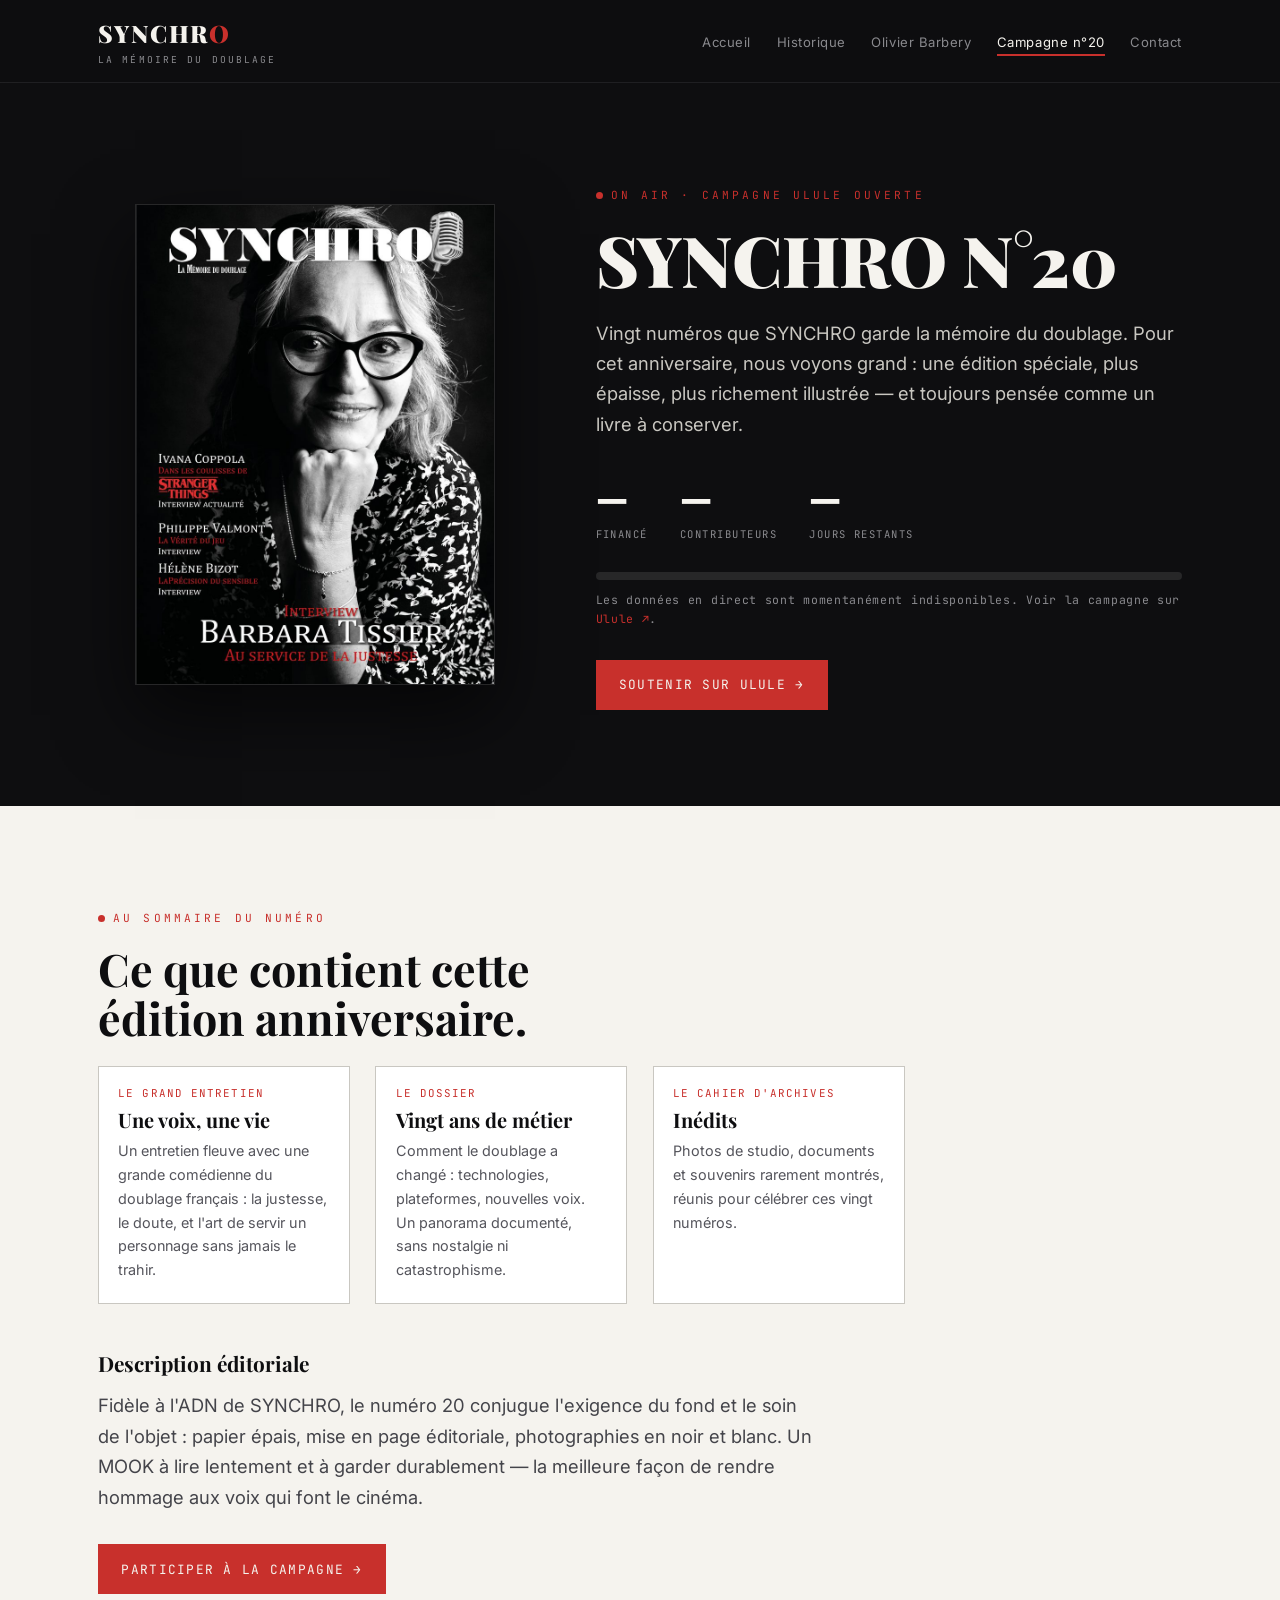
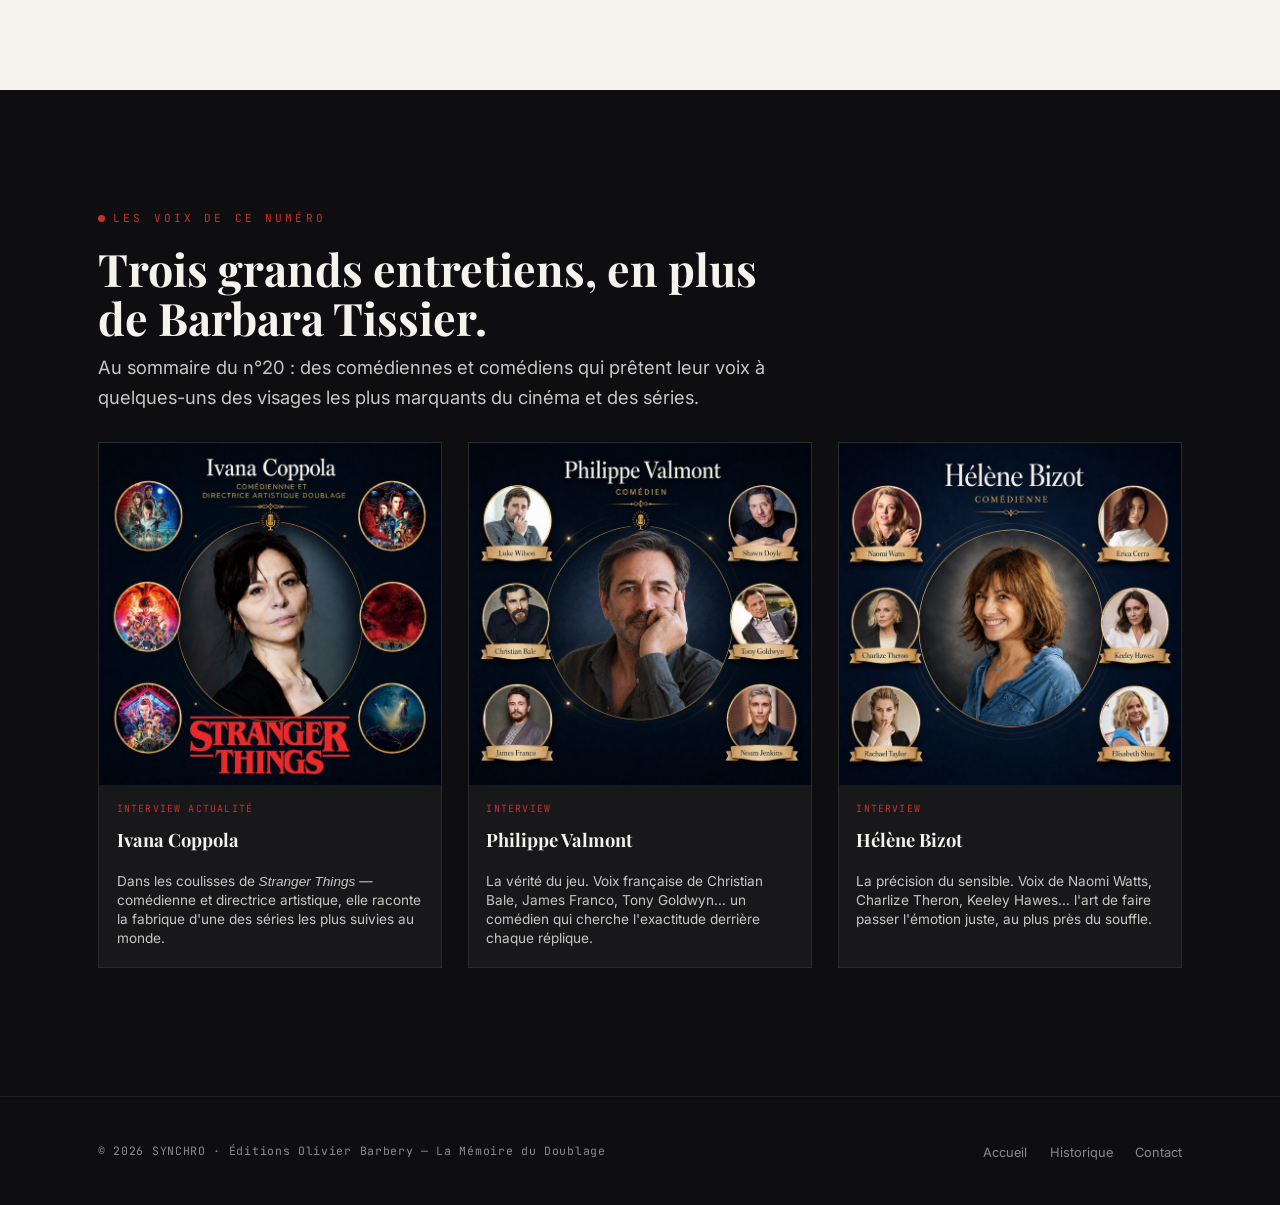
==== commit 6a72847b: "Update campagne.html" ====
--- a/campagne.html
+++ b/campagne.html
@@ -696,6 +696,63 @@
   cursor: pointer;
 }
 .modal-dismiss:hover { color: var(--papier); border-color: rgba(255,255,255,0.35); }
+
+/* ============================================================
+   VISUELS INVITÉS (cartes carrées doublages emblématiques)
+   ============================================================ */
+.guest-feature {
+  margin: 0;
+  max-width: 420px;
+  border: 1px solid rgba(255,255,255,0.1);
+  box-shadow: 0 30px 70px rgba(0,0,0,0.6);
+  background: var(--noir);
+  line-height: 0;
+}
+.guest-feature img {
+  width: 100%;
+  height: auto;
+  display: block;
+}
+
+/* Galerie des invités du numéro (page campagne) */
+.guests-section { margin-top: 1rem; }
+.guests-grid {
+  display: grid;
+  grid-template-columns: repeat(auto-fit, minmax(240px, 1fr));
+  gap: 1.6rem;
+  margin-top: 1.8rem;
+}
+.guest-card {
+  background: var(--noir-soft);
+  border: 1px solid rgba(255,255,255,0.08);
+  overflow: hidden;
+  transition: transform 0.2s ease, border-color 0.2s ease;
+}
+.guest-card:hover { transform: translateY(-4px); border-color: rgba(200,48,44,0.5); }
+.guest-card img { width: 100%; height: auto; display: block; }
+.guest-card figcaption {
+  padding: 1rem 1.1rem 1.2rem;
+}
+.guest-card .gc-name {
+  font-family: var(--serif);
+  font-size: 1.15rem;
+  font-weight: 700;
+  margin-bottom: 0.25rem;
+}
+.guest-card .gc-role {
+  font-size: 0.85rem;
+  color: var(--gris-clair);
+  line-height: 1.4;
+}
+.guest-card .gc-tag {
+  font-family: var(--mono);
+  font-size: 0.62rem;
+  letter-spacing: 0.12em;
+  text-transform: uppercase;
+  color: var(--onair);
+  display: block;
+  margin-bottom: 0.5rem;
+}
 
 </style>
 </head>
@@ -869,6 +926,43 @@
         </div>
       </div>
     </section>
+
+    <!-- ============ LES INVITÉS DU NUMÉRO ============ -->
+    <section class="guests-section">
+      <div class="wrap">
+        <span class="eyebrow">Les voix de ce numéro</span>
+        <h2 style="max-width:24ch;margin-bottom:0.6rem">Trois grands entretiens, en plus de Barbara Tissier.</h2>
+        <p class="lead" style="margin-bottom:0.5rem">Au sommaire du n°20&nbsp;: des comédiennes et comédiens qui prêtent leur voix à quelques-uns des visages les plus marquants du cinéma et des séries.</p>
+        <div class="guests-grid">
+          <figure class="guest-card">
+            <img src="[data-uri]" alt="Ivana Coppola — interview actualité dans Synchro n°20" />
+            <figcaption>
+              <span class="gc-tag">Interview actualité</span>
+              <p class="gc-name">Ivana Coppola</p>
+              <p class="gc-role">Dans les coulisses de <em>Stranger Things</em> — comédienne et directrice artistique, elle raconte la fabrique d'une des séries les plus suivies au monde.</p>
+            </figcaption>
+          </figure>
+
+          <figure class="guest-card">
+            <img src="[data-uri]" alt="Philippe Valmont — interview dans Synchro n°20" />
+            <figcaption>
+              <span class="gc-tag">Interview</span>
+              <p class="gc-name">Philippe Valmont</p>
+              <p class="gc-role">La vérité du jeu. Voix française de Christian Bale, James Franco, Tony Goldwyn… un comédien qui cherche l'exactitude derrière chaque réplique.</p>
+            </figcaption>
+          </figure>
+
+          <figure class="guest-card">
+            <img src="[data-uri]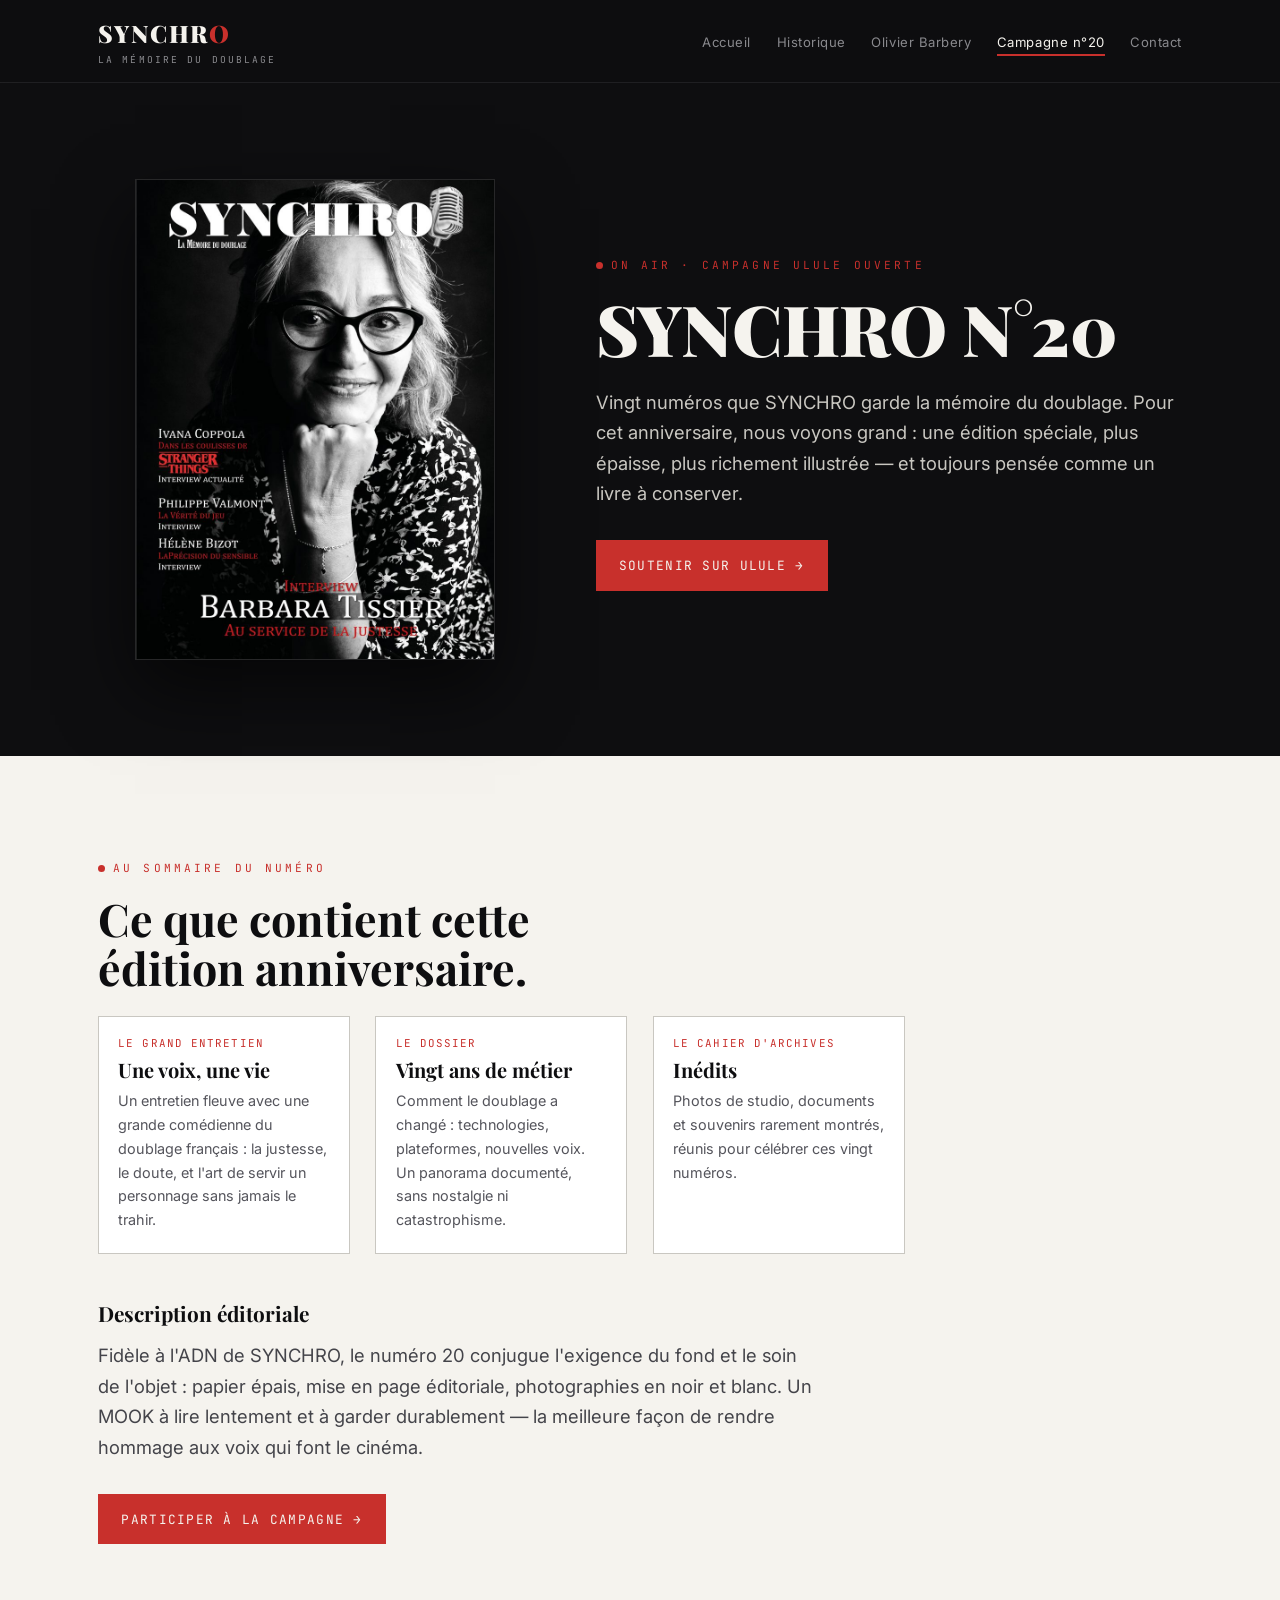
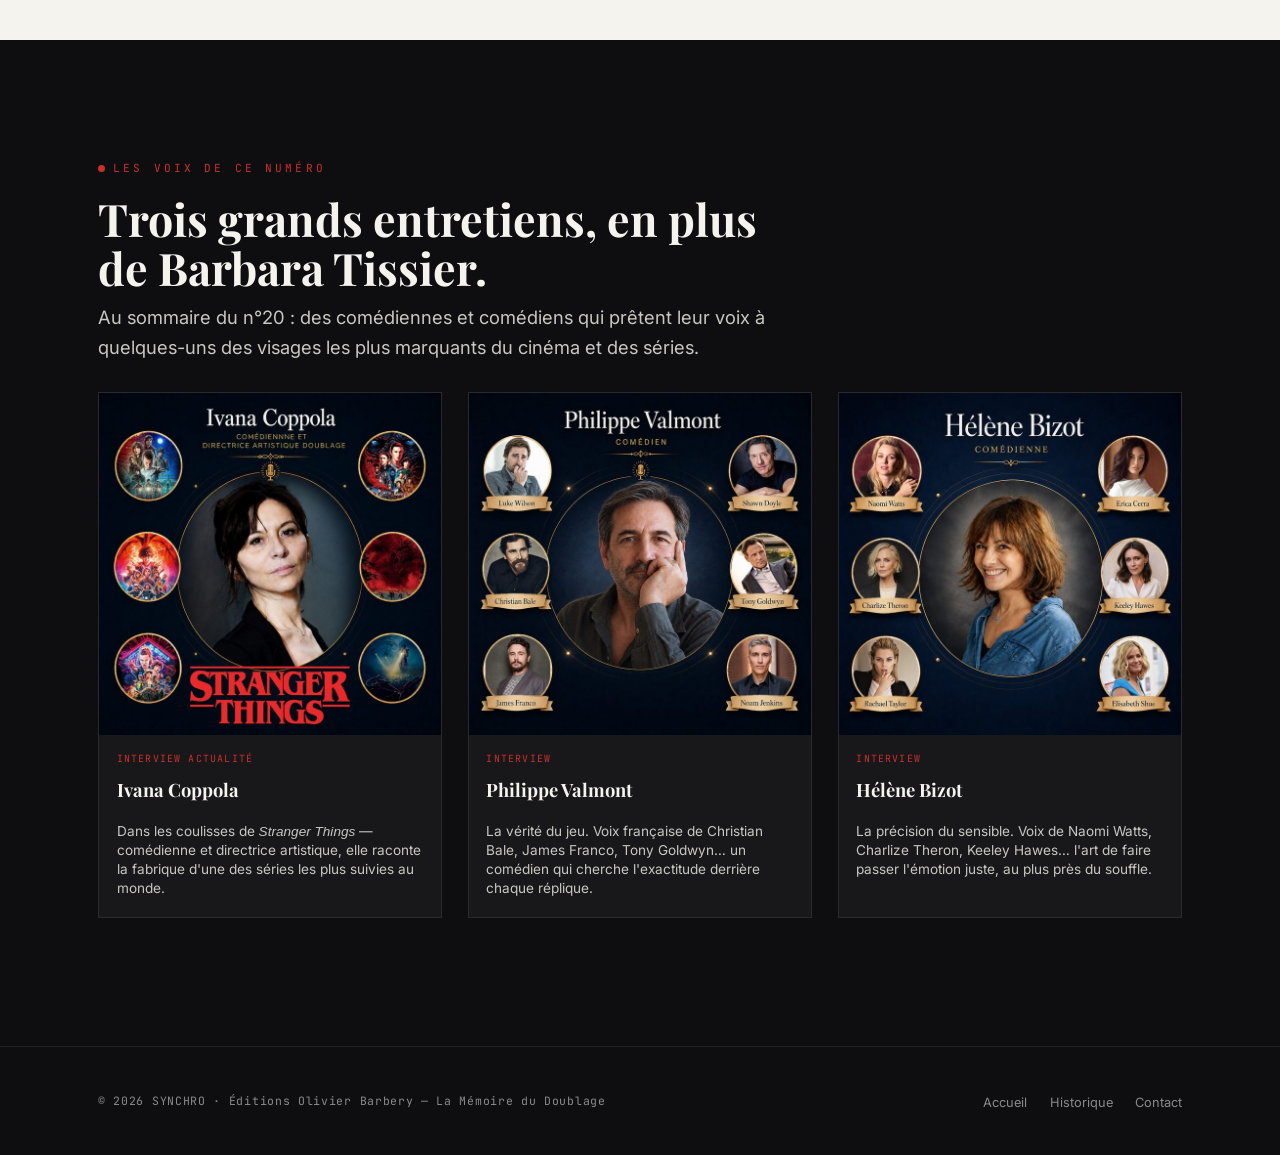
==== commit 36c4c9aa: "Update campagne.html" ====
--- a/campagne.html
+++ b/campagne.html
@@ -793,15 +793,6 @@
           <h1 style="margin-bottom:1.2rem">SYNCHRO N°20</h1>
           <p class="lead">Vingt numéros que SYNCHRO garde la mémoire du doublage. Pour cet anniversaire, nous voyons grand&nbsp;: une édition spéciale, plus épaisse, plus richement illustrée — et toujours pensée comme un livre à conserver.</p>
 
-          <div class="stats">
-            <div class="stat"><div class="num" id="u-percent">…</div><div class="lbl">financé</div></div>
-            <div class="stat"><div class="num" id="u-supporters">…</div><div class="lbl">contributeurs</div></div>
-            <div class="stat"><div class="num" id="u-days">…</div><div class="lbl">jours restants</div></div>
-          </div>
-
-          <div class="progress" id="u-progress" role="progressbar" aria-valuemin="0" aria-valuemax="100" aria-valuenow="0" aria-label="Progression de la campagne"><span id="u-bar" style="width:0%"></span></div>
-          <p class="progress-note" id="u-note">Chargement des données de la campagne…</p>
-
           <div class="hero-cta">
             <!-- Lien officiel demandé -->
             <a class="btn btn-primary" href="https://fr.ulule.com/magazine-synchro-n20" target="_blank" rel="noopener">
@@ -811,80 +802,6 @@
         </div>
       </div>
     </section>
-
-    <!-- ============ JAUGE DYNAMIQUE : données live Ulule ============ -->
-    <!--
-      La jauge est mise à jour à CHAQUE ouverture de la page en interrogeant
-      l'API publique d'Ulule. Aucune valeur n'est codée en dur dans la barre.
-      › Si l'API ne répond pas (hors-ligne, CORS, projet non publié), un repli
-        discret affiche un message neutre sans casser la page.
-      › À ADAPTER si besoin : SLUG = identifiant du projet dans son URL Ulule.
-    -->
-    <script>
-    (function () {
-      // Identifiant du projet tel qu'il apparaît dans l'URL fr.ulule.com/<SLUG>
-      var SLUG = "magazine-synchro-n20";
-      var API  = "https://api.ulule.com/v1/projects/" + encodeURIComponent(SLUG);
-
-      var $ = function (id) { return document.getElementById(id); };
-
-      function fmtInt(n) {
-        try { return new Intl.NumberFormat("fr-FR").format(n); }
-        catch (e) { return String(n); }
-      }
-
-      function paint(data) {
-        // L'API Ulule peut nommer les champs de plusieurs façons selon la version.
-        var raised = data.amount_raised != null ? data.amount_raised
-                   : (data.committed != null ? data.committed : data.collected);
-        var goal   = data.goal != null ? data.goal : data.goal_raised;
-        var backers= data.supporters_count != null ? data.supporters_count
-                   : (data.backers_count != null ? data.backers_count : data.absolute_backers_count);
-
-        // Pourcentage : utilise le champ fourni, sinon le calcule.
-        var pct = data.percent != null ? data.percent
-                : (goal ? Math.round((raised / goal) * 100) : null);
-
-        // Jours restants : champ direct ou calcul depuis la date de fin.
-        var days = data.days_remaining != null ? data.days_remaining : null;
-        if (days == null && data.date_end) {
-          var end = new Date((typeof data.date_end === "number" ? data.date_end * 1000 : data.date_end));
-          days = Math.max(0, Math.ceil((end - new Date()) / 86400000));
-        }
-
-        if (pct != null) {
-          var pctClamped = Math.max(0, Math.min(100, pct));
-          $("u-percent").textContent = pct + "%";
-          $("u-bar").style.width = pctClamped + "%";
-          $("u-progress").setAttribute("aria-valuenow", pct);
-        }
-        if (backers != null) $("u-supporters").textContent = fmtInt(backers);
-        if (days != null)    $("u-days").textContent = fmtInt(days);
-
-        // Note contextuelle
-        var note = "Données mises à jour en direct depuis Ulule.";
-        if (pct != null && pct >= 100) note = "Objectif atteint — merci à toutes et tous !";
-        else if (days === 0)          note = "Dernier jour pour soutenir le n°20 !";
-        $("u-note").textContent = note;
-      }
-
-      function fallback() {
-        // Aucune valeur inventée : on reste neutre et honnête.
-        $("u-percent").textContent = "—";
-        $("u-supporters").textContent = "—";
-        $("u-days").textContent = "—";
-        $("u-note").innerHTML =
-          'Les données en direct sont momentanément indisponibles. ' +
-          'Voir la campagne sur <a href="https://fr.ulule.com/magazine-synchro-n20" target="_blank" rel="noopener" style="color:var(--onair)">Ulule ↗</a>.';
-      }
-
-      // Appel réseau (s'exécute dans le navigateur du visiteur).
-      fetch(API, { headers: { "Accept": "application/json" } })
-        .then(function (r) { if (!r.ok) throw new Error("HTTP " + r.status); return r.json(); })
-        .then(function (data) { paint(data); })
-        .catch(function () { fallback(); });
-    })();
-    </script>
 
     <!-- ============ DÉTAIL ÉDITORIAL DU N°20 ============ -->
     <section class="invert">
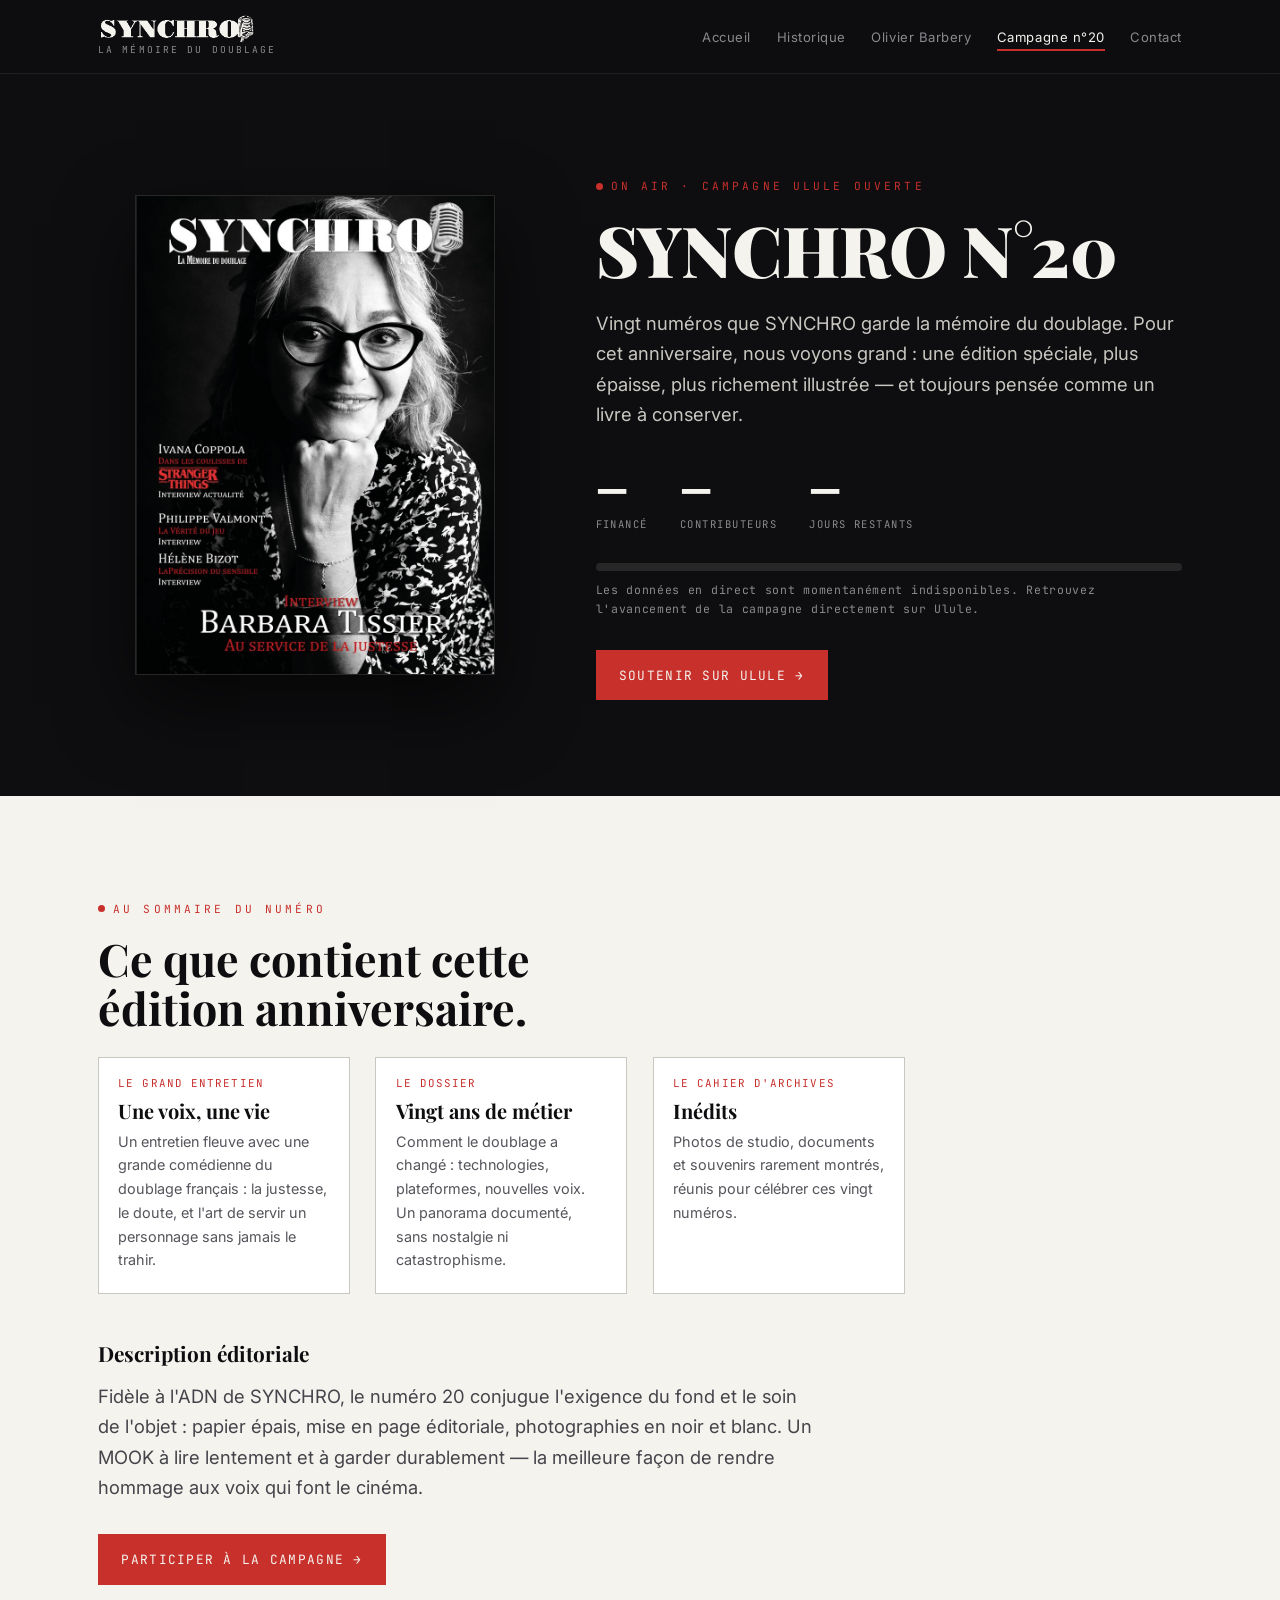
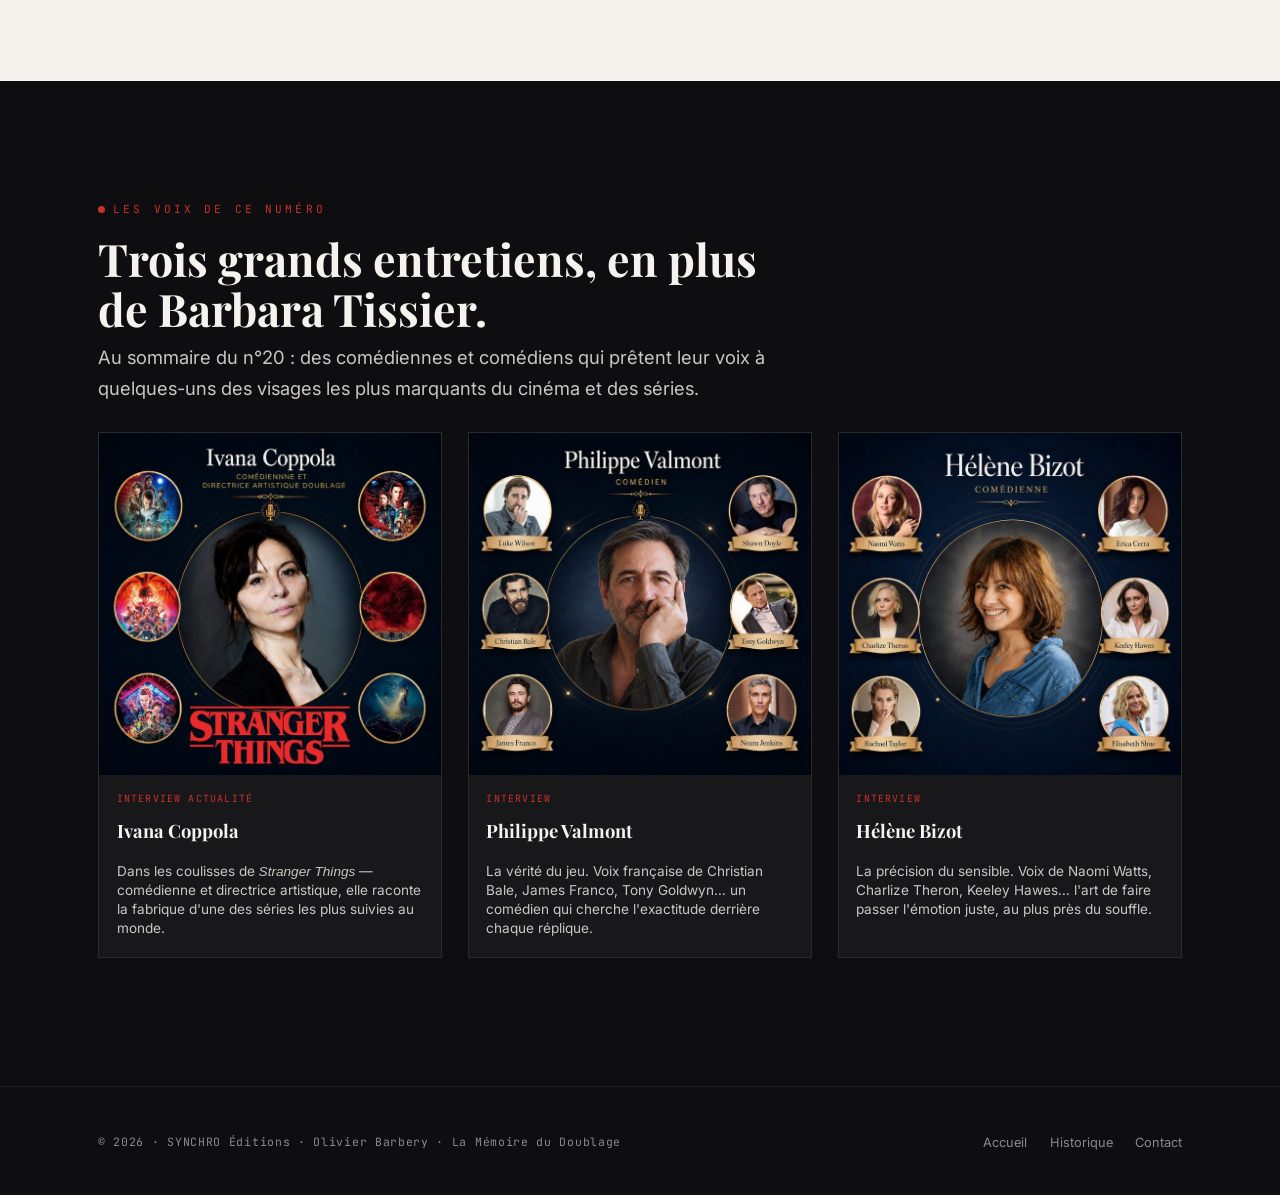
==== commit 62ffdc99: "Update campagne.html" ====
--- a/campagne.html
+++ b/campagne.html
@@ -87,6 +87,12 @@
   font-size: 1.5rem;
   letter-spacing: 0.06em;
   color: var(--papier);
+}
+.brand-logo {
+  /* nouveau logo image — hauteur calée sur l'ancien lettrage */
+  height: 30px;
+  width: auto;
+  display: block;
 }
 .brand-mark .on {
   /* point rouge = voyant micro ouvert */
@@ -762,7 +768,7 @@
     <nav class="nav" aria-label="Navigation principale">
       <a class="brand" href="index.html" aria-label="Accueil SYNCHRO">
         <span>
-          <span class="brand-mark">SYNCHR<span class="on">O</span></span>
+          <img class="brand-logo" src="[data-uri]" alt="SYNCHRO" />
           <span class="brand-sub">La Mémoire du Doublage</span>
         </span>
       </a>
@@ -793,6 +799,15 @@
           <h1 style="margin-bottom:1.2rem">SYNCHRO N°20</h1>
           <p class="lead">Vingt numéros que SYNCHRO garde la mémoire du doublage. Pour cet anniversaire, nous voyons grand&nbsp;: une édition spéciale, plus épaisse, plus richement illustrée — et toujours pensée comme un livre à conserver.</p>
 
+          <div class="stats">
+            <div class="stat"><div class="num" id="u-percent">…</div><div class="lbl">financé</div></div>
+            <div class="stat"><div class="num" id="u-supporters">…</div><div class="lbl">contributeurs</div></div>
+            <div class="stat"><div class="num" id="u-days">…</div><div class="lbl">jours restants</div></div>
+          </div>
+
+          <div class="progress" id="u-progress" role="progressbar" aria-valuemin="0" aria-valuemax="100" aria-valuenow="0" aria-label="Progression de la campagne"><span id="u-bar" style="width:0%"></span></div>
+          <p class="progress-note" id="u-note">Chargement des données de la campagne…</p>
+
           <div class="hero-cta">
             <!-- Lien officiel demandé -->
             <a class="btn btn-primary" href="https://fr.ulule.com/magazine-synchro-n20" target="_blank" rel="noopener">
@@ -802,6 +817,69 @@
         </div>
       </div>
     </section>
+
+    <!-- ============ JAUGE DYNAMIQUE : données live Ulule ============ -->
+    <!--
+      La jauge est mise à jour à CHAQUE ouverture de la page en interrogeant
+      l'API publique d'Ulule. Aucune valeur n'est codée en dur dans la barre.
+      › Si l'API ne répond pas (hors-ligne, CORS, projet non publié), un repli
+        discret affiche un message neutre sans casser la page.
+      › À ADAPTER si besoin : SLUG = identifiant du projet dans son URL Ulule.
+    -->
+    <script>
+    (function () {
+      var SLUG = "magazine-synchro-n20";
+      var API  = "https://api.ulule.com/v1/projects/" + encodeURIComponent(SLUG);
+
+      function $(id){ return document.getElementById(id); }
+      function fmtInt(n){ return new Intl.NumberFormat("fr-FR").format(n); }
+
+      function paint(d){
+        try {
+          var goal     = d.goal != null ? Number(d.goal) : null;
+          var raised   = (d.amount_raised != null) ? Number(d.amount_raised)
+                       : (d.committed != null ? Number(d.committed) : null);
+          var backers  = (d.supporters_count != null) ? d.supporters_count
+                       : (d.backers_count != null ? d.backers_count : null);
+          var days     = (d.timeleft != null) ? d.timeleft
+                       : (d.days_left != null ? d.days_left : null);
+
+          var pct = null;
+          if (goal && raised != null) pct = Math.round((raised / goal) * 100);
+          var pctClamped = (pct == null) ? 0 : Math.max(0, Math.min(100, pct));
+
+          if (pct != null) {
+            $("u-percent").textContent = pct + "%";
+            $("u-bar").style.width = pctClamped + "%";
+            $("u-progress").setAttribute("aria-valuenow", pct);
+          }
+          if (backers != null) $("u-supporters").textContent = fmtInt(backers);
+          if (days != null)    $("u-days").textContent = fmtInt(days);
+
+          var note = "Campagne en cours sur Ulule.";
+          if (goal && raised != null) {
+            note = fmtInt(raised) + " € collectés sur un objectif de " + fmtInt(goal) + " €.";
+          }
+          $("u-note").textContent = note;
+        } catch (e) { fallback(); }
+      }
+
+      function fallback(){
+        $("u-percent").textContent = "—";
+        $("u-supporters").textContent = "—";
+        $("u-days").textContent = "—";
+        $("u-note").innerHTML =
+          'Les données en direct sont momentanément indisponibles. ' +
+          'Retrouvez l\'avancement de la campagne directement ' +
+          '<a href="https://fr.ulule.com/magazine-synchro-n20" target="_blank" rel="noopener">sur Ulule</a>.';
+      }
+
+      fetch(API, { headers: { "Accept": "application/json" } })
+        .then(function (r) { if (!r.ok) throw new Error(r.status); return r.json(); })
+        .then(function (data) { paint(data); })
+        .catch(function () { fallback(); });
+    })();
+    </script>
 
     <!-- ============ DÉTAIL ÉDITORIAL DU N°20 ============ -->
     <section class="invert">
@@ -884,7 +962,7 @@
 
   <footer class="site-footer">
     <div class="wrap footer-grid">
-      <p>© 2026 SYNCHRO · Éditions Olivier Barbery — La Mémoire du Doublage</p>
+      <p>© 2026 · SYNCHRO Éditions · Olivier Barbery · La Mémoire du Doublage</p>
       <ul class="footer-links">
         <li><a href="index.html">Accueil</a></li>
         <li><a href="historique.html">Historique</a></li>
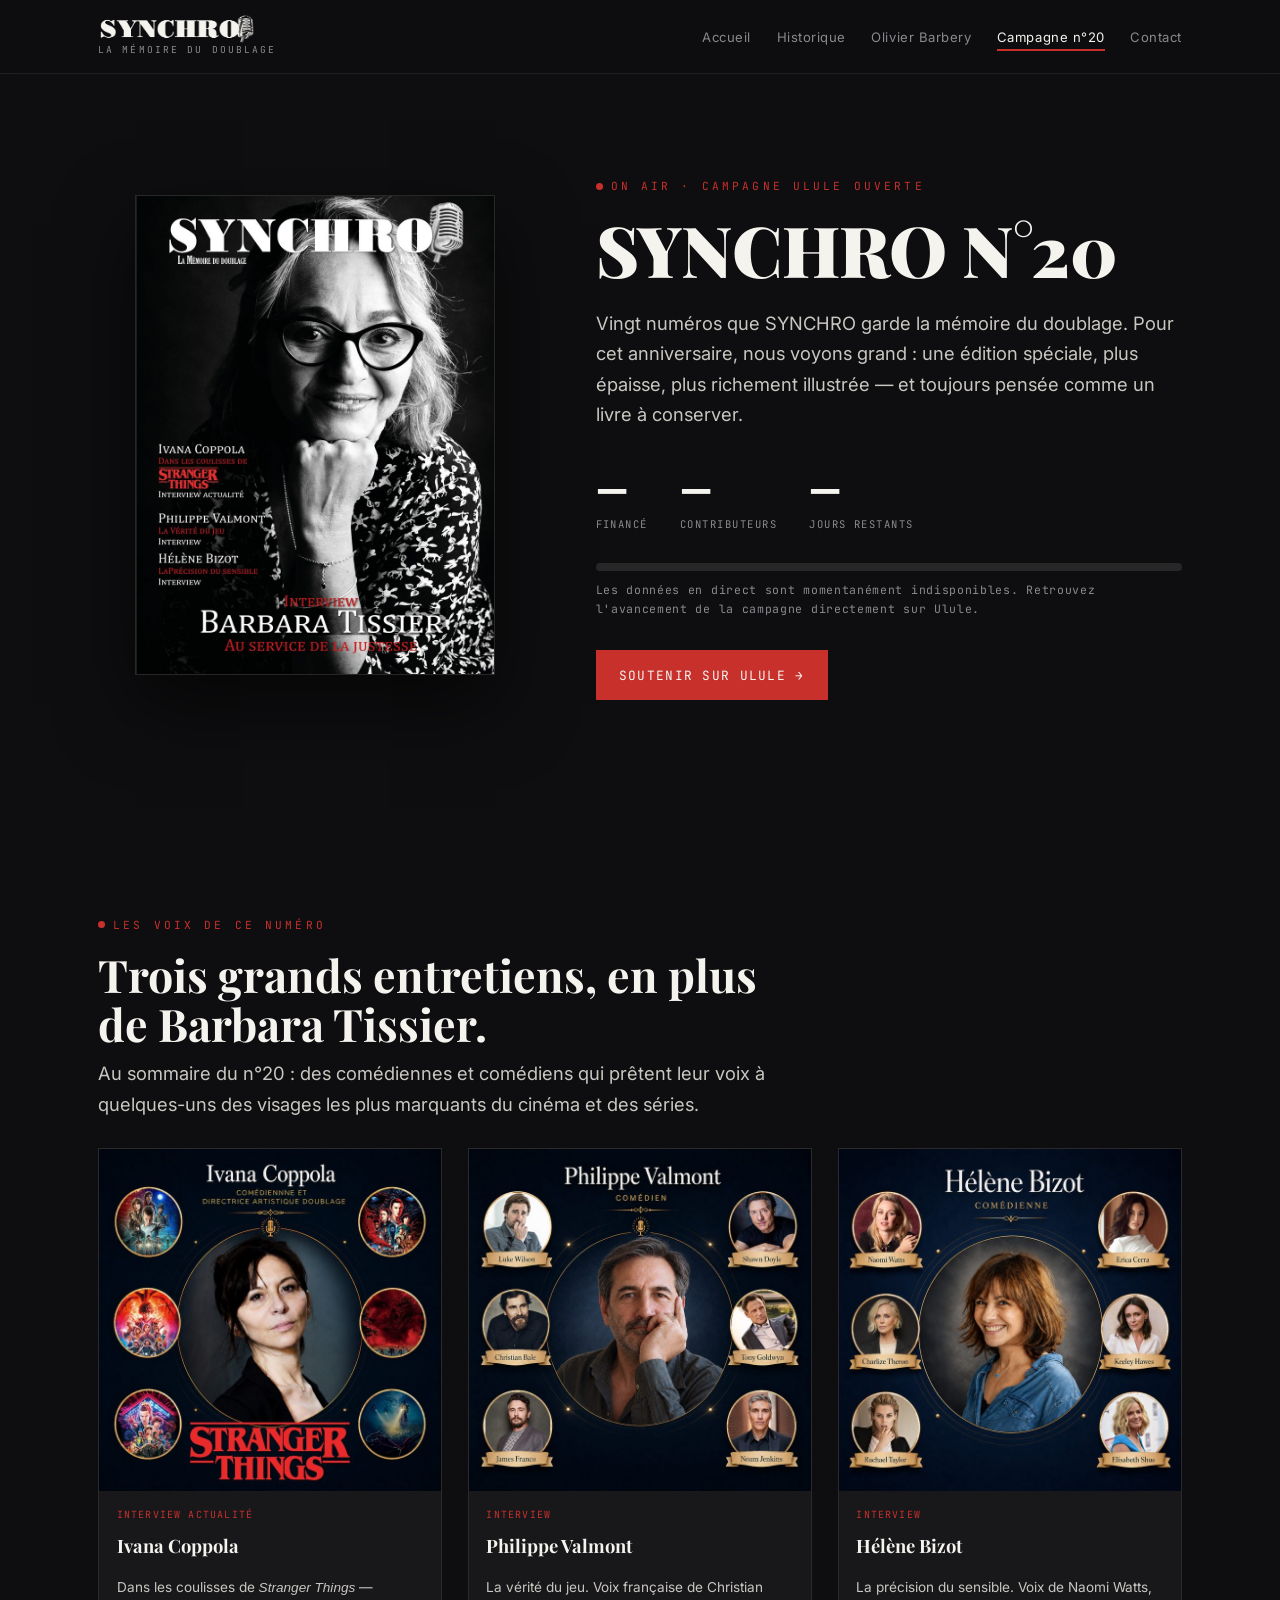
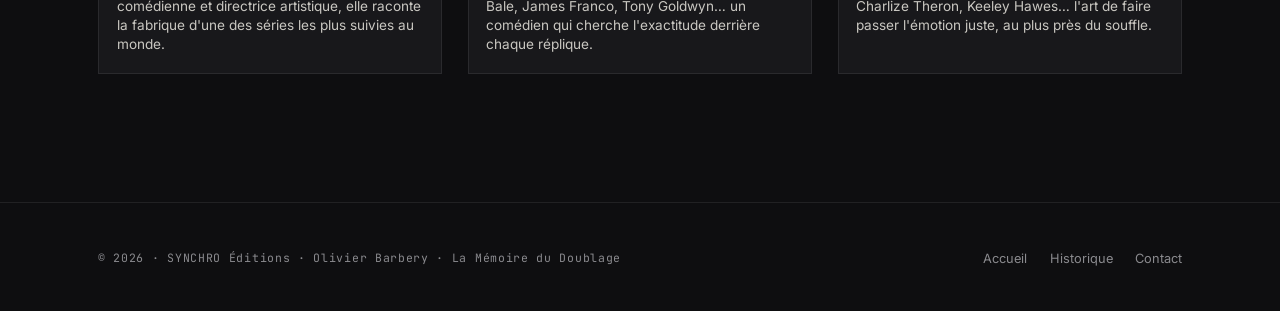
==== commit 678d37df: "Update campagne.html" ====
--- a/campagne.html
+++ b/campagne.html
@@ -768,7 +768,7 @@
     <nav class="nav" aria-label="Navigation principale">
       <a class="brand" href="index.html" aria-label="Accueil SYNCHRO">
         <span>
-          <img class="brand-logo" src="[data-uri]" alt="SYNCHRO" />
+          <img class="brand-logo" src="[data-uri]" alt="SYNCHRO" />
           <span class="brand-sub">La Mémoire du Doublage</span>
         </span>
       </a>
@@ -829,7 +829,11 @@
     <script>
     (function () {
       var SLUG = "magazine-synchro-n20";
-      var API  = "https://api.ulule.com/v1/projects/" + encodeURIComponent(SLUG);
+      // 1) On interroge d'abord le relais PHP local (ulule-proxy.php), qui
+      //    contourne le blocage CORS d'Ulule sur l'hébergement OVH.
+      // 2) Si le relais n'est pas disponible, on retombe sur l'API directe.
+      var API_PROXY  = "ulule-proxy.php";
+      var API_DIRECT = "https://api.ulule.com/v1/projects/" + encodeURIComponent(SLUG);
 
       function $(id){ return document.getElementById(id); }
       function fmtInt(n){ return new Intl.NumberFormat("fr-FR").format(n); }
@@ -874,53 +878,23 @@
           '<a href="https://fr.ulule.com/magazine-synchro-n20" target="_blank" rel="noopener">sur Ulule</a>.';
       }
 
-      fetch(API, { headers: { "Accept": "application/json" } })
-        .then(function (r) { if (!r.ok) throw new Error(r.status); return r.json(); })
+      function tryFetch(url){
+        return fetch(url, { headers: { "Accept": "application/json" } })
+          .then(function (r) { if (!r.ok) throw new Error(r.status); return r.json(); });
+      }
+
+      // Relais PHP d'abord, puis API directe en secours, sinon repli visuel.
+      tryFetch(API_PROXY)
         .then(function (data) { paint(data); })
-        .catch(function () { fallback(); });
+        .catch(function () {
+          tryFetch(API_DIRECT)
+            .then(function (data) { paint(data); })
+            .catch(function () { fallback(); });
+        });
     })();
     </script>
 
     <!-- ============ DÉTAIL ÉDITORIAL DU N°20 ============ -->
-    <section class="invert">
-      <div class="wrap">
-        <span class="eyebrow">Au sommaire du numéro</span>
-        <h2 style="max-width:20ch;margin-bottom:1.5rem">Ce que contient cette édition anniversaire.</h2>
-
-        <div class="issues" style="margin-top:1rem">
-          <article class="issue" style="background:#fff;border-color:var(--gris-clair)">
-            <div class="issue-body">
-              <p class="issue-meta">Le grand entretien</p>
-              <h3 class="issue-title" style="color:var(--noir)">Une voix, une vie</h3>
-              <p class="issue-pitch" style="color:#55555c">Un entretien fleuve avec une grande comédienne du doublage français&nbsp;: la justesse, le doute, et l'art de servir un personnage sans jamais le trahir.</p>
-            </div>
-          </article>
-
-          <article class="issue" style="background:#fff;border-color:var(--gris-clair)">
-            <div class="issue-body">
-              <p class="issue-meta">Le dossier</p>
-              <h3 class="issue-title" style="color:var(--noir)">Vingt ans de métier</h3>
-              <p class="issue-pitch" style="color:#55555c">Comment le doublage a changé&nbsp;: technologies, plateformes, nouvelles voix. Un panorama documenté, sans nostalgie ni catastrophisme.</p>
-            </div>
-          </article>
-
-          <article class="issue" style="background:#fff;border-color:var(--gris-clair)">
-            <div class="issue-body">
-              <p class="issue-meta">Le cahier d'archives</p>
-              <h3 class="issue-title" style="color:var(--noir)">Inédits</h3>
-              <p class="issue-pitch" style="color:#55555c">Photos de studio, documents et souvenirs rarement montrés, réunis pour célébrer ces vingt numéros.</p>
-            </div>
-          </article>
-        </div>
-
-        <h3 style="margin:3rem 0 1rem;color:var(--noir)">Description éditoriale</h3>
-        <p class="lead">Fidèle à l'ADN de SYNCHRO, le numéro 20 conjugue l'exigence du fond et le soin de l'objet&nbsp;: papier épais, mise en page éditoriale, photographies en noir et blanc. Un MOOK à lire lentement et à garder durablement — la meilleure façon de rendre hommage aux voix qui font le cinéma.</p>
-
-        <div class="hero-cta" style="margin-top:2rem">
-          <a class="btn btn-primary" href="https://fr.ulule.com/magazine-synchro-n20" target="_blank" rel="noopener">Participer à la campagne →</a>
-        </div>
-      </div>
-    </section>
 
     <!-- ============ LES INVITÉS DU NUMÉRO ============ -->
     <section class="guests-section">
